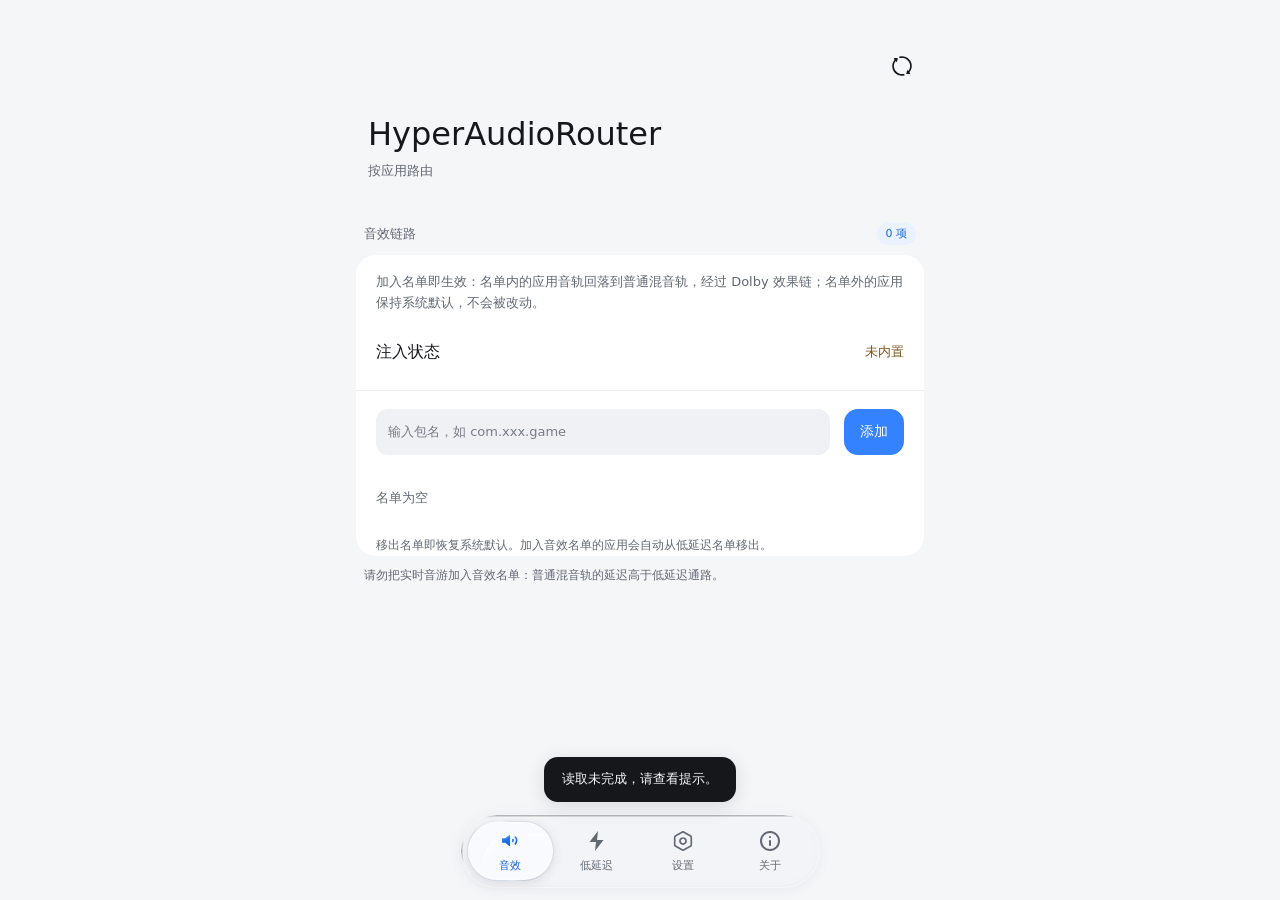
==== webui/webroot/index.html @ bfa15fb3 "feat!: 去掉两个总开关，加入名单即生效 - UI：删除音效链路/低延迟调度开关；优先级面板常显；文案改为“加入名单即生效” - router.sh：删除 perapp-enable；perapp" ====
<!DOCTYPE html>
<html lang="zh-CN">
<head>
<meta charset="UTF-8"/>
<meta name="viewport" content="width=device-width, initial-scale=1.0, viewport-fit=cover"/>
<meta name="theme-color" id="page-theme-color" content="#f5f6f8"/>
<meta name="color-scheme" content="light dark"/>
<meta name="ha-webui-build" content="26101606"/>
<script src="./assets/26101606/appearance-init.js"></script>
<link rel="stylesheet" href="./assets/26101606/style.css"/>
<link rel="stylesheet" href="./assets/26101606/host-ui.css"/>
<link rel="stylesheet" href="./assets/26101606/liquid.css"/>
<link rel="stylesheet" href="./assets/26101606/material3.css"/>
<link rel="stylesheet" href="./assets/26101606/navigation-layout.css"/>
<link rel="stylesheet" href="./assets/26101606/about.css"/>
<script src="./assets/26101606/theme-init.js"></script>
<title>HyperAudioRouter</title>

<!--
Third-party icon notice:
Material Symbols Rounded / Copyright Google LLC / Apache-2.0.
SVG adaptations by HyperAudio Switch: converted Miuix vectors and adjusted icon sizing/color; original paths and notices retained.
Miuix Regular / Copyright 2025 compose-miuix-ui contributors / Apache-2.0.
Miuix PathNode geometry converted to inline SVG; original viewport preserved.

Complete Apache License 2.0 texts are provided in:
vendor/miuix-icons-LICENSE.txt and vendor/material-symbols-LICENSE.txt.
The About page retains copyright notices and all three complete licenses.
-->
</head>
<body>
<div class="app">
<header class="hd">
  <div class="app-toolbar" id="titleBar">
    <div class="toolbar-inner">
      <button class="icon-button back-button" id="btn-about-back" aria-label="返回设置" hidden><svg class="icon" viewBox="0 0 24 24" aria-hidden="true"><path d="m14.5 5-7 7 7 7"/></svg></button>
      <div class="compact-title" id="compactTitle" aria-hidden="true">HyperAudioRouter</div>
      <button class="icon-button" id="btn-reload" aria-label="重新读取当前状态" title="重新读取">
        <span class="paired-icon icon" aria-hidden="true"><svg class="design-icon" data-icon-style="miuix" viewBox="0 0 1225.2 1225.2" aria-hidden="true"><g transform="translate(0 1225.2) scale(1 -1)"><path d="M1025.1 245.1 L1004.1 272.1 Q998.1 280.1 998.1 287.6 Q998.1 295.1 1005.1 304.1 Q1066.1 385.1 1092.6 481.1 Q1119.1 577.1 1107.6 675.6 Q1096.1 774.1 1044.1 862.1 Q988.1 958.1 899.1 1020.6 Q810.1 1083.1 702.6 1103.1 Q595.1 1123.1 485.1 1095.1 Q471.1 1091.1 466.1 1079.6 Q461.1 1068.1 467.1 1057.1 L483.1 1030.1 Q489.1 1018.1 496.1 1015.6 Q503.1 1013.1 515.1 1015.1 Q605.1 1035.1 692.6 1017.6 Q780.1 1000.1 852.6 949.1 Q925.1 898.1 970.1 819.1 Q1012.1 747.1 1022.6 666.6 Q1033.1 586.1 1012.6 508.6 Q992.1 431.1 945.1 367.1 Q942.1 363.1 937.6 363.1 Q933.1 363.1 929.1 368.1 L913.1 388.1 Q907.1 395.1 898.1 397.1 Q889.1 399.1 881.1 394.1 Q873.1 389.1 869.1 375.1 L831.1 232.1 Q828.1 220.1 834.6 211.1 Q841.1 202.1 854.1 202.1 L1008.1 206.1 Q1019.1 206.1 1025.1 212.6 Q1031.1 219.1 1031.1 228.6 Q1031.1 238.1 1025.1 245.1 Z M744.1 166.1 L728.1 194.1 Q720.1 212.1 693.1 207.1 Q606.1 191.1 522.1 210.1 Q438.1 229.1 368.6 279.6 Q299.1 330.1 255.1 406.1 Q214.1 477.1 203.1 556.6 Q192.1 636.1 211.6 713.1 Q231.1 790.1 277.1 854.1 Q281.1 859.1 287.6 859.1 Q294.1 859.1 298.1 854.1 L317.1 831.1 Q327.1 820.1 340.1 823.1 Q353.1 826.1 357.1 840.1 L396.1 982.1 Q401.1 999.1 395.1 1009.6 Q389.1 1020.1 374.1 1019.1 L219.1 1015.1 Q209.1 1015.1 203.6 1008.6 Q198.1 1002.1 197.6 993.6 Q197.1 985.1 201.1 979.1 L219.1 954.1 Q226.1 945.1 226.6 937.6 Q227.1 930.1 222.1 923.1 Q160.1 843.1 133.1 747.1 Q106.1 651.1 117.6 551.6 Q129.1 452.1 181.1 363.1 Q235.1 269.1 322.1 207.6 Q409.1 146.1 513.6 124.1 Q618.1 102.1 724.1 126.1 Q740.1 130.1 745.6 142.6 Q751.1 155.1 744.1 166.1 Z"/></g></svg><svg class="design-icon" data-icon-style="md3" viewBox="0 -960 960 960" aria-hidden="true"><path d="M480-160q-134 0-227-93t-93-227q0-134 93-227t227-93q69 0 132 28.5T720-690v-70q0-17 11.5-28.5T760-800q17 0 28.5 11.5T800-760v200q0 17-11.5 28.5T760-520H560q-17 0-28.5-11.5T520-560q0-17 11.5-28.5T560-600h128q-32-56-87.5-88T480-720q-100 0-170 70t-70 170q0 100 70 170t170 70q68 0 124.5-34.5T692-367q8-14 22.5-19.5t29.5-.5q16 5 23 21t-1 30q-41 80-117 128t-169 48Z"/></svg></span>
        <span class="spin-xs" id="toggleSpin" hidden></span>
      </button>
    </div>
  </div>
<div class="hd-title"><h1 id="pageTitle">HyperAudioRouter</h1><p class="hd-sub" id="sub">按应用路由</p></div>
</header>
<main class="main">
<div class="page" id="page-sound" role="tabpanel" aria-labelledby="nav-sound">
  <div class="section-title"><h2>音效链路</h2><span class="pill" id="soundCount">0 项</span></div>
  <section class="card preference-card">
    <p class="hint">加入名单即生效：名单内的应用音轨回落到普通混音轨，经过 Dolby 效果链；名单外的应用保持系统默认，不会被改动。</p>
    <div class="row"><span class="copy"><b>注入状态</b></span><span class="value" id="perapp-state">—</span></div>
    <div class="row">
      <input class="field" id="perapp-input" type="text" placeholder="输入包名，如 com.xxx.game" />
      <button class="btn primary" id="perapp-add" type="button">添加</button>
    </div>
    <div id="perapp-list"></div>
    <p class="section-note">移出名单即恢复系统默认。加入音效名单的应用会自动从低延迟名单移出。</p>
  </section>
  <p class="section-note">请勿把实时音游加入音效名单：普通混音轨的延迟高于低延迟通路。</p>
</div>

<div class="page" id="page-lowlat" role="tabpanel" aria-labelledby="nav-lowlat" hidden>
  <div class="section-title"><h2>低延迟链路</h2><span class="section-value" id="llBadge">正在读取</span></div>
  <section class="card preference-card">
    <p class="hint">加入名单即生效：名单内的应用在放音时，其音频线程会被提升到实时优先级；名单为空时不会改动任何系统线程。</p>
    <div class="options" id="llControls">
      <label class="row" for="f-hal"><span class="copy"><b>底层音频优先级</b><small>底层声音输出（HAL），仅在名单内应用放音时提升</small></span><input type="number" class="number-input" id="f-hal" min="1" max="99" value="20" inputmode="numeric"/></label>
      <label class="row" for="f-audio"><span class="copy"><b>系统音频优先级</b><small>系统混音和声音输出</small></span><input type="number" class="number-input" id="f-audio" min="1" max="99" value="16" inputmode="numeric"/></label>
      <label class="row" for="f-app"><span class="copy"><b>应用音频优先级</b><small>应用内的声音处理线程</small></span><input type="number" class="number-input" id="f-app" min="1" max="99" value="15" inputmode="numeric"/></label>
      <p class="parameter-note">优先级可设为 1–99，数值越大不一定越好。修改后请点“保存并应用”。</p>
      <p class="draft-note" id="dirtyNote" role="status" hidden>有未保存的修改</p>
      <div class="panel-actions"><button class="btn secondary" id="btn-ll-reset">恢复默认</button><button class="btn primary" id="btn-save">保存并应用</button></div>
    </div>
  </section>
  <p class="hint" id="llStateText">正在读取调度状态…</p>
  <section class="card preference-card">
    <div class="section-title"><h2>名单</h2><span class="pill" id="wl-count">0 项</span></div>
    <p class="hint">名单内的应用在前台放音时，其音频线程会被提升到实时优先级；名单外的应用不参与调度。</p>
    <div class="row">
      <input class="field" id="wl-input" type="text" placeholder="输入包名，如 com.xxx.game" />
      <button class="btn primary" id="wl-add" type="button">添加</button>
    </div>
    <div id="wl-list"></div>
    <p class="section-note">加入低延迟名单的应用会自动从音效名单移出。名单为空时不会改动任何系统线程。</p>
  </section>
</div>

<div class="page" id="page-settings" role="tabpanel" aria-labelledby="nav-settings" hidden>
  <div class="section-title"><h2>音效信息</h2></div>
  <section class="card preference-card" id="tuning-card">

    <div class="card-content sources-content"><h3>已启用的调音模块</h3><div id="tuning-src" class="source-list">正在检测…</div><p class="hint">这里只显示检测到的调音模块，实际音效请以播放效果为准。</p></div>
  </section>

    <div class="section-title"><h2>诊断</h2></div>
  <section class="card preference-card">
    <button class="row link-row" id="btn-debug" type="button"><span class="copy"><b>日志诊断</b><small>采集现场并导出诊断包，排查音效与调度问题</small></span><span class="chevron" aria-hidden="true"></span></button>
  </section>

<div class="section-title"><h2>界面与底栏</h2></div>
  <section class="card preference-card appearance-card" id="appearance-card">
    <div class="row select-row">
      <span class="appearance-icon" data-setting-icon="style"><svg class="design-icon" data-icon-style="miuix" viewBox="0 0 1120.8 1120.8" aria-hidden="true"><g transform="translate(0 1120.8) scale(1 -1)"><path d="M416.8 890.1 Q425.3 886.9 431.5 881.0 Q437.6 875.2 439.8 867.5 Q443.3 856.5 443.3 819.8 V751.2 Q443.3 714.2 439.8 703.1 Q437.6 695.4 431.3 689.6 Q424.9 683.7 416.8 681.0 Q404.5 677.0 370.5 677.0 H359.4 H311.9 H300.9 Q266.8 677.0 254.5 681.0 Q246.0 683.7 239.7 689.6 Q233.4 695.4 231.1 703.1 Q228.0 714.9 228.0 751.2 V819.8 Q228.0 838.7 228.7 849.9 Q229.4 861.2 231.1 867.5 Q233.4 875.2 239.7 881.0 Q246.0 886.9 254.5 890.1 Q262.9 892.7 278.4 893.4 Q293.8 894.1 311.9 894.1 H359.4 Q377.5 894.1 392.9 893.4 Q408.4 892.7 416.8 890.1 Z M447.8 601.9 Q471.8 610.1 489.4 628.7 Q507.1 647.2 517.6 672.1 Q524.6 689.1 526.5 710.7 Q528.5 732.4 528.5 767.9 V803.1 Q528.5 838.6 526.5 860.0 Q524.6 881.5 517.6 898.6 Q507.1 923.4 489.4 941.9 Q471.8 960.5 447.8 969.2 Q418.8 979.2 373.4 979.2 H297.8 Q252.5 979.2 223.5 969.2 Q199.5 960.5 181.6 941.8 Q163.8 923.0 153.8 898.6 Q146.7 881.5 144.8 860.0 Q142.8 838.6 142.8 803.1 V767.9 Q142.8 732.4 144.8 710.7 Q146.7 689.1 153.8 672.1 Q163.8 647.6 181.6 628.8 Q199.5 610.1 223.5 601.9 Q251.1 591.8 297.8 591.8 H373.4 Q420.6 591.8 447.8 601.9 Z M866.3 890.1 Q874.8 886.9 881.1 881.0 Q887.4 875.2 889.7 867.5 Q891.4 861.2 892.1 849.9 Q892.8 838.7 892.8 819.8 V751.2 Q892.8 732.3 892.1 720.8 Q891.4 709.4 889.7 703.1 Q887.4 695.4 881.1 689.6 Q874.8 683.7 866.3 681.0 Q854.0 677.0 819.9 677.0 H808.8 H761.4 H750.3 Q716.2 677.0 704.0 681.0 Q695.4 683.7 689.1 689.6 Q682.9 695.4 681.0 703.1 Q677.5 714.2 677.5 751.2 V819.8 Q677.5 856.5 681.0 867.5 Q683.2 875.2 689.5 881.0 Q695.8 886.9 704.0 890.1 Q712.4 892.7 727.9 893.4 Q743.3 894.1 761.4 894.1 H808.8 Q826.9 894.1 842.4 893.4 Q857.9 892.7 866.3 890.1 Z M897.3 601.9 Q921.2 610.1 939.1 628.8 Q957.0 647.6 967.0 672.1 Q974.1 689.1 976.0 710.7 Q978.0 732.4 978.0 767.9 V803.1 Q978.0 838.6 976.0 860.0 Q974.1 881.5 967.0 898.6 Q957.0 923.0 939.1 941.8 Q921.2 960.5 897.3 969.2 Q868.2 979.2 822.9 979.2 H747.3 Q702.0 979.2 673.0 969.2 Q649.0 960.5 631.3 941.9 Q613.6 923.4 603.2 898.6 Q596.2 881.5 594.3 860.0 Q592.3 838.6 592.3 803.1 V767.9 Q592.3 732.4 594.3 710.7 Q596.2 689.1 603.2 672.1 Q613.6 647.2 631.3 628.7 Q649.0 610.1 673.0 601.9 Q700.6 591.8 747.3 591.8 H822.9 Q870.1 591.8 897.3 601.9 Z M370.5 443.8 Q404.5 443.8 416.8 439.8 Q424.9 437.1 431.3 431.2 Q437.6 425.3 439.8 417.7 Q443.3 406.6 443.3 369.6 V301.0 Q443.3 264.3 439.8 253.3 Q437.6 245.6 431.5 239.7 Q425.3 233.9 416.8 230.7 Q408.4 228.1 392.9 227.4 Q377.5 226.7 359.4 226.7 H311.9 Q293.8 226.7 278.4 227.4 Q262.9 228.1 254.5 230.7 Q246.0 233.9 239.7 239.7 Q233.4 245.6 231.1 253.3 Q228.0 265.1 228.0 301.0 V369.6 Q228.0 388.5 228.7 400.0 Q229.4 411.4 231.1 417.7 Q233.4 425.3 239.7 431.2 Q246.0 437.1 254.5 439.8 Q266.8 443.8 300.9 443.8 H311.9 H359.4 Z M447.8 151.6 Q471.8 160.3 489.4 178.9 Q507.1 197.4 517.6 222.2 Q524.6 239.3 526.5 260.8 Q528.5 282.2 528.5 317.7 V352.9 Q528.5 388.3 526.5 410.0 Q524.6 431.7 517.6 448.7 Q507.1 473.6 489.4 492.1 Q471.8 510.7 447.8 518.9 Q420.6 529.0 373.4 529.0 H297.8 Q251.1 529.0 223.5 518.9 Q199.5 510.7 181.6 491.9 Q163.8 473.2 153.8 448.7 Q146.7 431.7 144.8 410.0 Q142.8 388.3 142.8 352.9 V317.7 Q142.8 282.2 144.8 260.8 Q146.7 239.3 153.8 222.2 Q163.8 197.7 181.6 179.0 Q199.5 160.3 223.5 151.6 Q252.5 141.6 297.8 141.6 H373.4 Q418.8 141.6 447.8 151.6 Z M819.9 443.8 Q854.0 443.8 866.3 439.8 Q874.8 437.1 881.1 431.2 Q887.4 425.3 889.7 417.7 Q891.4 411.4 892.1 400.0 Q892.8 388.5 892.8 369.6 V301.0 Q892.8 282.0 892.1 270.8 Q891.4 259.6 889.7 253.3 Q887.4 245.6 881.1 239.7 Q874.8 233.9 866.3 230.7 Q857.9 228.1 842.4 227.4 Q826.9 226.7 808.8 226.7 H761.4 Q743.3 226.7 727.9 227.4 Q712.4 228.1 704.0 230.7 Q695.4 233.9 689.1 239.7 Q682.9 245.6 681.0 253.3 Q677.5 264.3 677.5 301.0 V369.6 Q677.5 406.6 681.0 417.7 Q683.2 425.3 689.5 431.2 Q695.8 437.1 704.0 439.8 Q716.2 443.8 750.3 443.8 H761.4 H808.8 Z M897.3 151.6 Q921.2 160.3 939.1 179.0 Q957.0 197.7 967.0 222.2 Q974.1 239.3 976.0 260.8 Q978.0 282.2 978.0 317.7 V352.9 Q978.0 388.3 976.0 410.0 Q974.1 431.7 967.0 448.7 Q957.0 473.2 939.1 491.9 Q921.2 510.7 897.3 518.9 Q870.1 529.0 822.9 529.0 H747.3 Q700.6 529.0 673.0 518.9 Q649.0 510.7 631.3 492.1 Q613.6 473.6 603.2 448.7 Q596.2 431.7 594.3 410.0 Q592.3 388.3 592.3 352.9 V317.7 Q592.3 282.2 594.3 260.8 Q596.2 239.3 603.2 222.2 Q613.6 197.4 631.3 178.9 Q649.0 160.3 673.0 151.6 Q702.0 141.6 747.3 141.6 H822.9 Q868.2 141.6 897.3 151.6 Z"/></g></svg><svg class="design-icon" data-icon-style="md3" viewBox="0 -960 960 960" aria-hidden="true"><path d="M638-468 468-638q-6-6-8.5-13t-2.5-15q0-8 2.5-15t8.5-13l170-170q6-6 13-8.5t15-2.5q8 0 15 2.5t13 8.5l170 170q6 6 8.5 13t2.5 15q0 8-2.5 15t-8.5 13L694-468q-6 6-13 8.5t-15 2.5q-8 0-15-2.5t-13-8.5Zm-518-92v-240q0-17 11.5-28.5T160-840h240q17 0 28.5 11.5T440-800v240q0 17-11.5 28.5T400-520H160q-17 0-28.5-11.5T120-560Zm400 400v-240q0-17 11.5-28.5T560-440h240q17 0 28.5 11.5T840-400v240q0 17-11.5 28.5T800-120H560q-17 0-28.5-11.5T520-160Zm-400 0v-240q0-17 11.5-28.5T160-440h240q17 0 28.5 11.5T440-400v240q0 17-11.5 28.5T400-120H160q-17 0-28.5-11.5T120-160Zm80-440h160v-160H200v160Zm467 48 113-113-113-113-113 113 113 113Zm-67 352h160v-160H600v160Zm-400 0h160v-160H200v160Zm160-400Zm194-65ZM360-360Zm240 0Z"/></svg></span><span class="copy"><b>界面风格</b><small>更改界面与控件样式</small></span>
      <select id="ui-style" data-select-label="界面风格" data-select-style="compact" hidden aria-hidden="true" tabindex="-1"><option value="miuix">Miuix</option><option value="md3">Material 3</option></select>
    </div>
    <label class="row switch-row" id="floating-row">
      <span class="appearance-icon" data-setting-icon="floating"><svg class="design-icon" data-icon-style="miuix" viewBox="0 0 1164.0 1164.0" aria-hidden="true"><g transform="translate(0 1164.0) scale(1 -1)"><path d="M941.7 182.3 Q993.0 208.8 1016.7 257.3 Q1031.0 284.8 1034.3 323.4 Q1037.7 362.0 1037.7 451.8 V713.1 Q1037.7 803.0 1034.3 841.6 Q1031.0 880.1 1016.7 907.6 Q992.1 958.0 941.7 982.7 Q914.2 996.9 875.6 1000.3 Q837.0 1003.6 747.2 1003.6 H415.9 Q327.0 1003.6 288.4 1000.3 Q249.8 996.9 221.4 982.7 Q172.0 957.3 147.3 907.6 Q133.0 880.1 129.7 841.6 Q126.3 803.0 126.3 713.1 V451.8 Q126.3 362.0 129.7 323.4 Q133.0 284.8 147.3 257.3 Q171.0 209.6 221.4 182.3 Q249.8 167.1 288.4 163.7 Q327.0 160.4 415.9 160.4 H747.2 Q837.0 160.4 875.6 163.7 Q914.2 167.1 941.7 182.3 Z M265.1 258.4 Q238.2 272.9 222.5 299.1 Q215.2 314.5 213.5 336.6 Q211.7 358.7 211.7 408.9 V705.1 H951.3 V408.9 Q951.3 358.5 949.6 336.5 Q947.8 314.5 940.6 299.1 Q927.7 275.5 899.0 258.4 Q883.5 251.2 862.4 249.4 Q841.3 247.7 789.2 247.7 H374.8 Q322.8 247.7 301.2 249.4 Q279.5 251.2 265.1 258.4 Z M433.3 389.6 V405.6 Q433.3 423.7 426.5 431.5 Q419.6 439.3 403.5 439.3 H327.4 Q311.4 439.3 304.5 431.5 Q297.6 423.7 297.6 405.6 V389.6 Q297.6 371.4 304.5 364.2 Q311.4 357.0 327.4 357.0 H403.5 Q419.6 357.0 426.5 364.2 Q433.3 371.4 433.3 389.6 Z M433.3 565.2 V581.2 Q433.3 599.2 426.5 607.0 Q419.6 614.8 403.5 614.8 H327.4 Q311.4 614.8 304.5 607.0 Q297.6 599.2 297.6 581.2 V565.2 Q297.6 547.1 304.5 539.7 Q311.4 532.4 327.4 532.4 H403.5 Q419.6 532.4 426.5 539.7 Q433.3 547.1 433.3 565.2 Z M649.8 389.6 V405.6 Q649.8 423.7 643.0 431.5 Q636.2 439.3 620.1 439.3 H544.0 Q527.9 439.3 521.0 431.5 Q514.2 423.7 514.2 405.6 V389.6 Q514.2 371.4 521.0 364.2 Q527.9 357.0 544.0 357.0 H620.1 Q636.2 357.0 643.0 364.2 Q649.8 371.4 649.8 389.6 Z M649.8 565.2 V581.2 Q649.8 599.2 643.0 607.0 Q636.2 614.8 620.1 614.8 H544.0 Q527.9 614.8 521.0 607.0 Q514.2 599.2 514.2 581.2 V565.2 Q514.2 547.1 521.0 539.7 Q527.9 532.4 544.0 532.4 H620.1 Q636.2 532.4 643.0 539.7 Q649.8 547.1 649.8 565.2 Z M866.4 565.2 V581.2 Q866.4 599.2 859.5 607.0 Q852.7 614.8 836.6 614.8 H760.5 Q744.4 614.8 737.5 607.0 Q730.7 599.2 730.7 581.2 V565.2 Q730.7 547.1 737.5 539.7 Q744.4 532.4 760.5 532.4 H836.6 Q852.7 532.4 859.5 539.7 Q866.4 547.1 866.4 565.2 Z M222.5 864.9 Q238.7 893.7 265.1 906.5 Q279.5 913.8 301.2 915.5 Q322.8 917.3 374.8 917.3 H789.2 Q841.3 917.3 862.4 915.5 Q883.5 913.8 899.0 906.5 Q927.0 891.8 940.6 864.9 Q946.7 852.5 949.0 835.9 Q951.3 819.2 951.3 789.5 H211.7 Q212.7 819.7 214.9 836.5 Q217.1 853.2 222.5 864.9 Z"/></g></svg><svg class="design-icon" data-icon-style="md3" viewBox="0 -960 960 960" aria-hidden="true"><path d="M200-120q-33 0-56.5-23.5T120-200v-560q0-33 23.5-56.5T200-840h560q33 0 56.5 23.5T840-760v560q0 33-23.5 56.5T760-120H200Zm0-240h560v-400H200v400Zm0 80v80h560v-80H200Zm0 0v80-80Z"/></svg></span><span class="copy floating-copy"><b>悬浮底栏</b><small>让底栏以圆角形式悬浮显示</small></span>
      <span class="switch"><input type="checkbox" id="floating-nav" class="sw"/><span class="switch-track" aria-hidden="true"></span></span>
    </label>
    <div id="miuix-bottom-settings" class="glass-options">
      <div class="row select-row">
        <span class="appearance-icon" data-setting-icon="effect"><svg class="design-icon" data-icon-style="miuix" viewBox="0 0 1306.8 1306.8" aria-hidden="true"><g transform="translate(0 1306.8) scale(1 -1)"><path d="M774.9 189.9 Q809.9 194.9 838.9 204.9 Q867.9 214.9 887.9 234.9 Q912.9 259.9 912.9 310.9 L910.9 361.9 Q910.9 367.9 909.9 373.9 Q908.9 407.9 909.4 431.9 Q909.9 455.9 914.9 473.9 Q919.9 493.9 943.4 501.4 Q966.9 508.9 1019.9 514.9 Q1073.9 520.9 1099.9 527.4 Q1125.9 533.9 1148.9 549.9 Q1172.9 566.9 1185.4 593.4 Q1197.9 619.9 1197.9 653.9 Q1197.9 783.9 1123.4 890.9 Q1048.9 997.9 923.9 1059.9 Q798.9 1121.9 652.9 1121.9 Q506.9 1121.9 381.9 1059.9 Q256.9 997.9 182.9 890.9 Q108.9 783.9 108.9 653.9 Q108.9 523.9 182.9 416.4 Q256.9 308.9 382.4 246.9 Q507.9 184.9 652.9 184.9 Q687.9 184.9 717.9 185.9 Q747.9 186.9 774.9 189.9 Z M442.9 645.9 Q442.9 672.9 423.4 692.4 Q403.9 711.9 375.9 711.9 Q347.9 711.9 328.9 692.4 Q309.9 672.9 309.9 645.9 Q309.9 617.9 328.9 598.4 Q347.9 578.9 375.9 578.9 Q403.9 578.9 423.4 598.4 Q442.9 617.9 442.9 645.9 Z M193.9 653.9 Q193.9 755.9 254.4 843.9 Q314.9 931.9 420.4 984.4 Q525.9 1036.9 652.9 1036.9 Q779.9 1036.9 885.4 984.4 Q990.9 931.9 1051.9 843.9 Q1112.9 755.9 1112.9 653.9 Q1112.9 638.9 1109.4 631.9 Q1105.9 624.9 1099.9 619.9 Q1082.9 607.9 1043.9 603.9 L1027.9 601.9 Q991.9 598.9 953.9 591.9 Q892.9 579.9 860.9 546.9 Q831.9 517.9 825.9 464.9 Q822.9 448.9 823.4 428.9 Q823.9 408.9 824.9 390.9 V381.9 L827.9 312.9 Q828.9 300.9 827.4 296.4 Q825.9 291.9 820.9 289.9 Q805.9 279.9 763.9 274.9 Q729.9 270.9 652.9 270.9 Q525.9 270.9 420.4 323.4 Q314.9 375.9 254.4 463.9 Q193.9 551.9 193.9 653.9 Z M575.9 833.9 Q575.9 860.9 556.4 880.4 Q536.9 899.9 508.9 899.9 Q480.9 899.9 461.9 880.4 Q442.9 860.9 442.9 833.9 Q442.9 805.9 461.9 786.4 Q480.9 766.9 508.9 766.9 Q536.9 766.9 556.4 786.4 Q575.9 805.9 575.9 833.9 Z M821.9 856.9 Q821.9 883.9 802.9 903.4 Q783.9 922.9 755.9 922.9 Q727.9 922.9 708.4 903.4 Q688.9 883.9 688.9 856.9 Q688.9 828.9 708.4 809.4 Q727.9 789.9 755.9 789.9 Q783.9 789.9 802.9 809.4 Q821.9 828.9 821.9 856.9 Z"/></g></svg><svg class="design-icon" data-icon-style="md3" viewBox="0 -960 960 960" aria-hidden="true"><path d="M120-380q-8 0-14-6t-6-14q0-8 6-14t14-6q8 0 14 6t6 14q0 8-6 14t-14 6Zm0-160q-8 0-14-6t-6-14q0-8 6-14t14-6q8 0 14 6t6 14q0 8-6 14t-14 6Zm120 340q-17 0-28.5-11.5T200-240q0-17 11.5-28.5T240-280q17 0 28.5 11.5T280-240q0 17-11.5 28.5T240-200Zm0-160q-17 0-28.5-11.5T200-400q0-17 11.5-28.5T240-440q17 0 28.5 11.5T280-400q0 17-11.5 28.5T240-360Zm0-160q-17 0-28.5-11.5T200-560q0-17 11.5-28.5T240-600q17 0 28.5 11.5T280-560q0 17-11.5 28.5T240-520Zm0-160q-17 0-28.5-11.5T200-720q0-17 11.5-28.5T240-760q17 0 28.5 11.5T280-720q0 17-11.5 28.5T240-680Zm160 340q-25 0-42.5-17.5T340-400q0-25 17.5-42.5T400-460q25 0 42.5 17.5T460-400q0 25-17.5 42.5T400-340Zm0-160q-25 0-42.5-17.5T340-560q0-25 17.5-42.5T400-620q25 0 42.5 17.5T460-560q0 25-17.5 42.5T400-500Zm0 300q-17 0-28.5-11.5T360-240q0-17 11.5-28.5T400-280q17 0 28.5 11.5T440-240q0 17-11.5 28.5T400-200Zm0-480q-17 0-28.5-11.5T360-720q0-17 11.5-28.5T400-760q17 0 28.5 11.5T440-720q0 17-11.5 28.5T400-680Zm0 580q-8 0-14-6t-6-14q0-8 6-14t14-6q8 0 14 6t6 14q0 8-6 14t-14 6Zm0-720q-8 0-14-6t-6-14q0-8 6-14t14-6q8 0 14 6t6 14q0 8-6 14t-14 6Zm160 480q-25 0-42.5-17.5T500-400q0-25 17.5-42.5T560-460q25 0 42.5 17.5T620-400q0 25-17.5 42.5T560-340Zm0-160q-25 0-42.5-17.5T500-560q0-25 17.5-42.5T560-620q25 0 42.5 17.5T620-560q0 25-17.5 42.5T560-500Zm0 300q-17 0-28.5-11.5T520-240q0-17 11.5-28.5T560-280q17 0 28.5 11.5T600-240q0 17-11.5 28.5T560-200Zm0-480q-17 0-28.5-11.5T520-720q0-17 11.5-28.5T560-760q17 0 28.5 11.5T600-720q0 17-11.5 28.5T560-680Zm0 580q-8 0-14-6t-6-14q0-8 6-14t14-6q8 0 14 6t6 14q0 8-6 14t-14 6Zm0-720q-8 0-14-6t-6-14q0-8 6-14t14-6q8 0 14 6t6 14q0 8-6 14t-14 6Zm160 620q-17 0-28.5-11.5T680-240q0-17 11.5-28.5T720-280q17 0 28.5 11.5T760-240q0 17-11.5 28.5T720-200Zm0-160q-17 0-28.5-11.5T680-400q0-17 11.5-28.5T720-440q17 0 28.5 11.5T760-400q0 17-11.5 28.5T720-360Zm0-160q-17 0-28.5-11.5T680-560q0-17 11.5-28.5T720-600q17 0 28.5 11.5T760-560q0 17-11.5 28.5T720-520Zm0-160q-17 0-28.5-11.5T680-720q0-17 11.5-28.5T720-760q17 0 28.5 11.5T760-720q0 17-11.5 28.5T720-680Zm120 300q-8 0-14-6t-6-14q0-8 6-14t14-6q8 0 14 6t6 14q0 8-6 14t-14 6Zm0-160q-8 0-14-6t-6-14q0-8 6-14t14-6q8 0 14 6t6 14q0 8-6 14t-14 6Z"/></svg></span><span class="copy"><b>底栏效果</b><small>选择悬浮底栏的外观</small></span>
        <select id="glass-material" data-select-label="底栏效果" data-select-style="compact" hidden aria-hidden="true" tabindex="-1"><option value="solid">实色</option><option value="blur">背景模糊</option><option value="liquid" selected>液态玻璃</option></select>
      </div>
      <div class="row select-row" id="glass-strength-row">
        <span class="appearance-icon" data-setting-icon="strength"><svg class="design-icon" data-icon-style="miuix" data-custom-icon="glass-quality" viewBox="0 0 24 24" aria-hidden="true"><g fill="none" stroke="currentColor" stroke-width="1.65" stroke-linecap="round" stroke-linejoin="round"><path d="M13.1 3.2 5.4 4.6a3 3 0 0 0-2.4 3.5l1.1 6a3 3 0 0 0 3.5 2.4l6-1.1a3 3 0 0 0 2.4-3.5l-.2-1.2"/><path d="m6.6 9.5 2.3-3M17.9 2.5c.4 2.3 1.1 3 3.4 3.4-2.3.4-3 1.1-3.4 3.4-.4-2.3-1.1-3-3.4-3.4 2.3-.4 3-1.1 3.4-3.4Z"/><path d="M4 20.5h7.5m4 0H21"/><circle cx="13.5" cy="20.5" r="2"/></g></svg><svg class="design-icon" data-icon-style="md3" viewBox="0 -960 960 960" aria-hidden="true"><path d="M480-120q-17 0-28.5-11.5T440-160v-160q0-17 11.5-28.5T480-360q17 0 28.5 11.5T520-320v40h280q17 0 28.5 11.5T840-240q0 17-11.5 28.5T800-200H520v40q0 17-11.5 28.5T480-120Zm-320-80q-17 0-28.5-11.5T120-240q0-17 11.5-28.5T160-280h160q17 0 28.5 11.5T360-240q0 17-11.5 28.5T320-200H160Zm160-160q-17 0-28.5-11.5T280-400v-40H160q-17 0-28.5-11.5T120-480q0-17 11.5-28.5T160-520h120v-40q0-17 11.5-28.5T320-600q17 0 28.5 11.5T360-560v160q0 17-11.5 28.5T320-360Zm160-80q-17 0-28.5-11.5T440-480q0-17 11.5-28.5T480-520h320q17 0 28.5 11.5T840-480q0 17-11.5 28.5T800-440H480Zm160-160q-17 0-28.5-11.5T600-640v-160q0-17 11.5-28.5T640-840q17 0 28.5 11.5T680-800v40h120q17 0 28.5 11.5T840-720q0 17-11.5 28.5T800-680H680v40q0 17-11.5 28.5T640-600Zm-480-80q-17 0-28.5-11.5T120-720q0-17 11.5-28.5T160-760h320q17 0 28.5 11.5T520-720q0 17-11.5 28.5T480-680H160Z"/></svg></span><span class="copy"><b>玻璃质感</b><small>滑块保持清透，调整边缘高光与折射</small></span>
        <select id="glass-strength" data-select-label="玻璃质感" data-select-style="compact" hidden aria-hidden="true" tabindex="-1"><option value="soft">柔和</option><option value="normal" selected>标准</option><option value="strong">明亮</option></select>
      </div>
    </div>
    <div id="md3-bottom-settings" class="glass-options" hidden>
      <div class="row readonly-effect">
        <span class="appearance-icon" data-setting-icon="effect"><svg class="design-icon" data-icon-style="miuix" viewBox="0 0 1306.8 1306.8" aria-hidden="true"><g transform="translate(0 1306.8) scale(1 -1)"><path d="M774.9 189.9 Q809.9 194.9 838.9 204.9 Q867.9 214.9 887.9 234.9 Q912.9 259.9 912.9 310.9 L910.9 361.9 Q910.9 367.9 909.9 373.9 Q908.9 407.9 909.4 431.9 Q909.9 455.9 914.9 473.9 Q919.9 493.9 943.4 501.4 Q966.9 508.9 1019.9 514.9 Q1073.9 520.9 1099.9 527.4 Q1125.9 533.9 1148.9 549.9 Q1172.9 566.9 1185.4 593.4 Q1197.9 619.9 1197.9 653.9 Q1197.9 783.9 1123.4 890.9 Q1048.9 997.9 923.9 1059.9 Q798.9 1121.9 652.9 1121.9 Q506.9 1121.9 381.9 1059.9 Q256.9 997.9 182.9 890.9 Q108.9 783.9 108.9 653.9 Q108.9 523.9 182.9 416.4 Q256.9 308.9 382.4 246.9 Q507.9 184.9 652.9 184.9 Q687.9 184.9 717.9 185.9 Q747.9 186.9 774.9 189.9 Z M442.9 645.9 Q442.9 672.9 423.4 692.4 Q403.9 711.9 375.9 711.9 Q347.9 711.9 328.9 692.4 Q309.9 672.9 309.9 645.9 Q309.9 617.9 328.9 598.4 Q347.9 578.9 375.9 578.9 Q403.9 578.9 423.4 598.4 Q442.9 617.9 442.9 645.9 Z M193.9 653.9 Q193.9 755.9 254.4 843.9 Q314.9 931.9 420.4 984.4 Q525.9 1036.9 652.9 1036.9 Q779.9 1036.9 885.4 984.4 Q990.9 931.9 1051.9 843.9 Q1112.9 755.9 1112.9 653.9 Q1112.9 638.9 1109.4 631.9 Q1105.9 624.9 1099.9 619.9 Q1082.9 607.9 1043.9 603.9 L1027.9 601.9 Q991.9 598.9 953.9 591.9 Q892.9 579.9 860.9 546.9 Q831.9 517.9 825.9 464.9 Q822.9 448.9 823.4 428.9 Q823.9 408.9 824.9 390.9 V381.9 L827.9 312.9 Q828.9 300.9 827.4 296.4 Q825.9 291.9 820.9 289.9 Q805.9 279.9 763.9 274.9 Q729.9 270.9 652.9 270.9 Q525.9 270.9 420.4 323.4 Q314.9 375.9 254.4 463.9 Q193.9 551.9 193.9 653.9 Z M575.9 833.9 Q575.9 860.9 556.4 880.4 Q536.9 899.9 508.9 899.9 Q480.9 899.9 461.9 880.4 Q442.9 860.9 442.9 833.9 Q442.9 805.9 461.9 786.4 Q480.9 766.9 508.9 766.9 Q536.9 766.9 556.4 786.4 Q575.9 805.9 575.9 833.9 Z M821.9 856.9 Q821.9 883.9 802.9 903.4 Q783.9 922.9 755.9 922.9 Q727.9 922.9 708.4 903.4 Q688.9 883.9 688.9 856.9 Q688.9 828.9 708.4 809.4 Q727.9 789.9 755.9 789.9 Q783.9 789.9 802.9 809.4 Q821.9 828.9 821.9 856.9 Z"/></g></svg><svg class="design-icon" data-icon-style="md3" viewBox="0 -960 960 960" aria-hidden="true"><path d="M120-380q-8 0-14-6t-6-14q0-8 6-14t14-6q8 0 14 6t6 14q0 8-6 14t-14 6Zm0-160q-8 0-14-6t-6-14q0-8 6-14t14-6q8 0 14 6t6 14q0 8-6 14t-14 6Zm120 340q-17 0-28.5-11.5T200-240q0-17 11.5-28.5T240-280q17 0 28.5 11.5T280-240q0 17-11.5 28.5T240-200Zm0-160q-17 0-28.5-11.5T200-400q0-17 11.5-28.5T240-440q17 0 28.5 11.5T280-400q0 17-11.5 28.5T240-360Zm0-160q-17 0-28.5-11.5T200-560q0-17 11.5-28.5T240-600q17 0 28.5 11.5T280-560q0 17-11.5 28.5T240-520Zm0-160q-17 0-28.5-11.5T200-720q0-17 11.5-28.5T240-760q17 0 28.5 11.5T280-720q0 17-11.5 28.5T240-680Zm160 340q-25 0-42.5-17.5T340-400q0-25 17.5-42.5T400-460q25 0 42.5 17.5T460-400q0 25-17.5 42.5T400-340Zm0-160q-25 0-42.5-17.5T340-560q0-25 17.5-42.5T400-620q25 0 42.5 17.5T460-560q0 25-17.5 42.5T400-500Zm0 300q-17 0-28.5-11.5T360-240q0-17 11.5-28.5T400-280q17 0 28.5 11.5T440-240q0 17-11.5 28.5T400-200Zm0-480q-17 0-28.5-11.5T360-720q0-17 11.5-28.5T400-760q17 0 28.5 11.5T440-720q0 17-11.5 28.5T400-680Zm0 580q-8 0-14-6t-6-14q0-8 6-14t14-6q8 0 14 6t6 14q0 8-6 14t-14 6Zm0-720q-8 0-14-6t-6-14q0-8 6-14t14-6q8 0 14 6t6 14q0 8-6 14t-14 6Zm160 480q-25 0-42.5-17.5T500-400q0-25 17.5-42.5T560-460q25 0 42.5 17.5T620-400q0 25-17.5 42.5T560-340Zm0-160q-25 0-42.5-17.5T500-560q0-25 17.5-42.5T560-620q25 0 42.5 17.5T620-560q0 25-17.5 42.5T560-500Zm0 300q-17 0-28.5-11.5T520-240q0-17 11.5-28.5T560-280q17 0 28.5 11.5T600-240q0 17-11.5 28.5T560-200Zm0-480q-17 0-28.5-11.5T520-720q0-17 11.5-28.5T560-760q17 0 28.5 11.5T600-720q0 17-11.5 28.5T560-680Zm0 580q-8 0-14-6t-6-14q0-8 6-14t14-6q8 0 14 6t6 14q0 8-6 14t-14 6Zm0-720q-8 0-14-6t-6-14q0-8 6-14t14-6q8 0 14 6t6 14q0 8-6 14t-14 6Zm160 620q-17 0-28.5-11.5T680-240q0-17 11.5-28.5T720-280q17 0 28.5 11.5T760-240q0 17-11.5 28.5T720-200Zm0-160q-17 0-28.5-11.5T680-400q0-17 11.5-28.5T720-440q17 0 28.5 11.5T760-400q0 17-11.5 28.5T720-360Zm0-160q-17 0-28.5-11.5T680-560q0-17 11.5-28.5T720-600q17 0 28.5 11.5T760-560q0 17-11.5 28.5T720-520Zm0-160q-17 0-28.5-11.5T680-720q0-17 11.5-28.5T720-760q17 0 28.5 11.5T760-720q0 17-11.5 28.5T720-680Zm120 300q-8 0-14-6t-6-14q0-8 6-14t14-6q8 0 14 6t6 14q0 8-6 14t-14 6Zm0-160q-8 0-14-6t-6-14q0-8 6-14t14-6q8 0 14 6t6 14q0 8-6 14t-14 6Z"/></svg></span><span class="copy"><b>底栏效果</b><small>Material 3 使用实色底栏</small></span><span class="value">实色</span>
      </div>
    </div>
  </section>
  <p class="section-note appearance-footnote">外观即时切换，声音设置保持不变。</p>
</div>


<div class="page" id="page-about" aria-label="关于 HyperAudioRouter" hidden>
  <section class="card about-app-card" aria-label="应用信息">
    <div class="row about-app-row">
      <span class="about-app-icon" aria-hidden="true"><svg xmlns="http://www.w3.org/2000/svg" viewBox="0 0 256 256" fill="none">
<defs>
 <linearGradient id="ha-app-base" x1="32" y1="12" x2="215" y2="248" gradientUnits="userSpaceOnUse"><stop stop-color="#55ABFF"/><stop offset=".5" stop-color="#3F80F6"/><stop offset="1" stop-color="#4B60DE"/></linearGradient>
 <radialGradient id="ha-app-light" cx="0" cy="0" r="1" gradientTransform="translate(57 24) rotate(57) scale(232 229)" gradientUnits="userSpaceOnUse"><stop stop-color="#B5F2FF" stop-opacity=".42"/><stop offset="1" stop-color="#B5F2FF" stop-opacity="0"/></radialGradient>
 <linearGradient id="ha-app-track" x1="53" y1="94" x2="200" y2="172" gradientUnits="userSpaceOnUse"><stop stop-color="#E7F7FF" stop-opacity=".42"/><stop offset="1" stop-color="#DDEAFF" stop-opacity=".19"/></linearGradient>
 <linearGradient id="ha-app-knob" x1="151" y1="99" x2="183" y2="159" gradientUnits="userSpaceOnUse"><stop stop-color="white"/><stop offset="1" stop-color="#E8F4FF"/></linearGradient>
</defs>
<path d="M128 6C172 6 203 6 225 28C247 50 250 79 250 128C250 177 247 206 225 228C203 250 172 250 128 250C84 250 53 250 31 228C9 206 6 177 6 128C6 79 9 50 31 28C53 6 84 6 128 6Z" fill="url(#ha-app-base)"/>
<path d="M128 6C172 6 203 6 225 28C247 50 250 79 250 128C250 177 247 206 225 228C203 250 172 250 128 250C84 250 53 250 31 228C9 206 6 177 6 128C6 79 9 50 31 28C53 6 84 6 128 6Z" fill="url(#ha-app-light)"/>
<g transform="rotate(-24 128 128)">
 <rect x="42" y="89" width="172" height="86" rx="43" fill="#214AAE" fill-opacity=".12"/>
 <rect x="42" y="85" width="172" height="86" rx="43" fill="url(#ha-app-track)" stroke="white" stroke-opacity=".25" stroke-width="1.5"/>
 <path d="M70 121V135M87 109V147M104 116V140" stroke="white" stroke-width="9" stroke-linecap="round"/>
 <circle cx="169" cy="131" r="32" fill="#2B59BA" fill-opacity=".2"/>
 <circle cx="169" cy="127" r="32" fill="url(#ha-app-knob)"/>
 <path d="M145 110C150 103 158 99 169 99" stroke="white" stroke-width="2.5" stroke-linecap="round" stroke-opacity=".8"/>
</g>
</svg></span>
      <span class="copy"><b class="about-app-name">HyperAudioRouter</b><small>按应用路由</small><span class="about-version">版本 2.2.3</span></span>
    </div>
  </section>
  <div class="section-title"><h2>项目信息</h2></div>
  <section class="card preference-card">
    <button class="row link-row" id="btn-contributors"><span class="copy"><b>维护与制作</b><small>本版维护与 AI 辅助</small></span><span class="trailing"><span class="value" id="maintainer-count">2 位</span><span class="chevron" aria-hidden="true"></span></span></button>
    <button class="row link-row" id="btn-projects"><span class="copy"><b>项目致谢</b><small>界面、交互与图标的参考来源</small></span><span class="trailing"><span class="value">8 项</span><span class="chevron" aria-hidden="true"></span></span></button>
  </section>
  <div class="section-title"><h2>许可与来源</h2></div>
  <section class="card preference-card">
    <button class="row link-row" id="btn-licenses"><span class="copy"><b>开源许可</b><small>随模块提供的代码与图标</small></span><span class="trailing"><span class="value">3 项</span><span class="chevron" aria-hidden="true"></span></span></button>
    <button class="row link-row" id="btn-audio-origin"><span class="copy"><b>音频方案与来源</b><small>原始模块、上游方案及作者致谢</small></span><span class="chevron" aria-hidden="true"></span></button>
    <button class="row link-row" id="btn-third-party"><span class="copy"><b>第三方声明</b><small>维护与版权说明</small></span><span class="chevron" aria-hidden="true"></span></button>
  </section>
  <p class="section-note about-footer">独立维护，与小米、Google 及所列项目无官方关联。</p>
  <p class="section-note about-footer" id="webui-build">WebUI · Glass 26101606</p>
</div>

<div class="page" id="page-debug" role="tabpanel" aria-labelledby="nav-debug" hidden>
  <div class="section-title"><h2>日志诊断</h2><span class="section-value">本地处理</span></div>
  <section class="card preference-card">
    <label class="row switch-row"><span class="copy"><b>启用 Debug</b><small>展开日志采集与解读</small></span><span class="switch"><input type="checkbox" id="debug-enable" class="sw"/><span class="switch-track" aria-hidden="true"></span></span></label>
  </section>
  <p class="section-note" id="debugHint">点击采集后才会运行，不录音、不自动上传。收起 Debug 后仍会完成采集。</p>
  <div id="debugPanel" hidden>
    <div class="section-title"><h2>游戏现场</h2></div>
    <section class="card card-content">
      <label class="field-label" for="diagTarget">游戏包名</label><input class="target-input" id="diagTarget" type="text" value="com.ironoakgames.ftk1.mtap" autocomplete="off" spellcheck="false"/>
      <p class="hint">先选好模式并重开游戏。点击采集后返回游戏，保持出声场景约 45 秒。</p>
      <div class="job-status"><span class="spin-xs" id="jobSpin" hidden></span><span id="jobState">未开始采集</span></div>
      <button class="btn primary full" id="btn-delay">采集游戏日志</button>
      <div class="panel-actions"><button class="btn secondary" id="btn-now">系统快照</button><button class="btn secondary" id="btn-job-refresh">刷新状态</button></div>
      <details class="inline-details capture-details"><summary>采集信息<span class="chevron" aria-hidden="true"></span></summary><div class="detail-content"><div class="kv"><span>采集后台</span><b id="daemonState">正在检查</b></div><div class="kv"><span>采集质量</span><b id="captureQuality">—</b></div><div class="kv"><span>上次样本</span><b id="reportMode">—</b></div><code class="report-path" id="reportPath">报告保存在 Download 文件夹</code></div></details>
    </section>
    <div class="section-title"><h2>日志解读</h2></div>
    <section class="card card-content">
      <label class="field-label" for="debug-report-trigger">选择诊断包</label><select id="debug-report" data-select-label="选择诊断包" data-select-style="full" hidden aria-hidden="true" tabindex="-1"><option value="">暂无诊断包</option></select>
      <div class="panel-actions"><button class="btn secondary" id="btn-reports">刷新列表</button><button class="btn primary" id="btn-analyze">解读日志</button></div>
      <p class="hint">采集结束后可在这里查看结果，并结合实际声音排查问题。</p>
      <div class="summary-box"><pre id="debugSummary" role="status">采集完成后显示诊断结果。</pre></div>
    </section>
    <div class="section-title"><h2>技术信息</h2></div>
    <section class="card preference-card">
      <details class="tech inline-details"><summary>音频技术状态<span class="chevron" aria-hidden="true"></span></summary><div class="card-content"><div class="kv"><span>音效配置覆盖</span><b id="overlayState">正在读取</b></div></div><pre id="statusText">—</pre></details>

      <details class="tech inline-details"><summary>低延迟后台记录<span class="chevron" aria-hidden="true"></span></summary><pre id="llDetails">暂无记录</pre></details>
      <details class="tech inline-details"><summary>界面与状态栏<span class="chevron" aria-hidden="true"></span></summary><div class="detail-content"><p class="hint" id="systemBarHint">正在适配状态栏…</p><pre id="hostDetails">正在检测容器接口…</pre></div></details>
      <details class="tech inline-details"><summary>操作记录<span class="chevron" aria-hidden="true"></span></summary><pre id="operationResult">等待操作</pre></details>
      <div class="card-content"><button class="btn secondary full" id="btn-backends">启动／重连后台</button></div>
    </section>
  </div>
</div>
</main>
<footer class="ft">
<nav class="bottom-nav" role="tablist" aria-label="页面导航">
  <span class="nav-glass-shell" aria-hidden="true"></span>
  <span class="nav-indicator" aria-hidden="true"><span class="nav-lens"></span></span>
<button class="nav-item active" id="nav-sound" data-page="sound" role="tab" aria-selected="true" aria-controls="page-sound"><span class="nav-icon"><span class="paired-icon icon" aria-hidden="true"><svg class="design-icon" viewBox="0 0 24 24" aria-hidden="true"><path d="M4 9.2h3.2L12 5.4v13.2L7.2 14.8H4V9.2Zm11.2.4a4.6 4.6 0 0 1 0 4.8l-1.3-.8a3.1 3.1 0 0 0 0-3.2l1.3-.8Zm2.4-2.5a7.4 7.4 0 0 1 0 9.8l-1.3-.9a5.9 5.9 0 0 0 0-8l1.3-.9Z"/></svg></span></span><span class="nav-label">音效</span></button>
<button class="nav-item" id="nav-lowlat" data-page="lowlat" role="tab" aria-selected="false" aria-controls="page-lowlat"><span class="nav-icon"><span class="paired-icon icon" aria-hidden="true"><svg class="design-icon" viewBox="0 0 24 24" aria-hidden="true"><path d="M13 2 4.5 13H11l-1 9 8.5-11H12l1-9Z"/></svg></span></span><span class="nav-label">低延迟</span></button>
  <button class="nav-item" id="nav-settings" data-page="settings" role="tab" aria-selected="false" aria-controls="page-settings"><span class="nav-icon"><span class="paired-icon icon" aria-hidden="true"><svg class="design-icon" data-icon-style="miuix" viewBox="0 0 1239.6 1239.6" aria-hidden="true"><g transform="translate(0 1239.6) scale(1 -1)"><path d="M643.8 108.3 Q653.8 110.3 666.8 116.3 Q679.8 122.3 694.8 131.3 L712.8 141.3 L993.8 299.3 Q1023.8 316.3 1037.3 324.8 Q1050.8 333.3 1059.8 343.3 Q1077.8 362.3 1084.8 386.3 Q1088.8 398.3 1089.8 418.3 Q1090.8 438.3 1090.8 465.3 V774.3 Q1090.8 801.3 1089.8 820.8 Q1088.8 840.3 1084.8 852.3 Q1077.8 875.3 1059.8 896.3 Q1051.8 905.3 1038.3 913.8 Q1024.8 922.3 1005.8 932.3 L993.8 939.3 L712.8 1098.3 Q690.8 1111.3 673.3 1119.8 Q655.8 1128.3 643.8 1130.3 Q619.8 1136.3 595.8 1130.3 Q583.8 1128.3 566.3 1119.8 Q548.8 1111.3 526.8 1098.3 L245.8 939.3 Q238.8 935.3 230.8 931.3 Q213.8 921.3 200.3 912.8 Q186.8 904.3 179.8 896.3 Q161.8 875.3 154.8 852.3 Q150.8 840.3 149.8 820.8 Q148.8 801.3 148.8 774.3 V465.3 Q148.8 438.3 149.8 418.3 Q150.8 398.3 154.8 386.3 Q161.8 362.3 179.8 343.3 Q187.8 334.3 201.8 325.3 Q215.8 316.3 234.8 305.3 L245.8 299.3 L526.8 141.3 L544.8 131.3 Q559.8 122.3 572.8 116.3 Q585.8 110.3 595.8 108.3 Q619.8 103.3 643.8 108.3 Z M234.8 438.3 V807.3 Q234.8 821.3 241.3 831.8 Q247.8 842.3 262.8 851.3 L587.8 1034.3 Q606.8 1045.3 618.3 1045.8 Q629.8 1046.3 646.8 1037.3 L966.8 857.3 Q991.8 843.3 998.8 831.3 Q1005.8 819.3 1005.8 790.3 V441.3 Q1005.8 422.3 1000.8 410.8 Q995.8 399.3 981.8 391.3 L651.8 204.3 Q632.8 193.3 620.3 193.3 Q607.8 193.3 587.8 204.3 L265.8 386.3 Q247.8 396.3 241.3 406.8 Q234.8 417.3 234.8 438.3 Z M819.8 619.3 Q819.8 674.3 792.8 719.8 Q765.8 765.3 720.3 792.3 Q674.8 819.3 619.8 819.3 Q565.8 819.3 519.8 792.3 Q473.8 765.3 446.8 719.8 Q419.8 674.3 419.8 619.3 Q419.8 565.3 446.8 519.3 Q473.8 473.3 519.8 446.3 Q565.8 419.3 619.8 419.3 Q674.8 419.3 720.3 446.3 Q765.8 473.3 792.8 519.3 Q819.8 565.3 819.8 619.3 Z M507.8 619.3 Q507.8 666.3 540.8 698.8 Q573.8 731.3 619.8 731.3 Q666.8 731.3 699.3 698.8 Q731.8 666.3 731.8 619.3 Q731.8 573.3 699.3 540.3 Q666.8 507.3 619.8 507.3 Q573.8 507.3 540.8 540.3 Q507.8 573.3 507.8 619.3 Z"/></g></svg><svg class="design-icon" data-icon-style="md3" viewBox="0 -960 960 960" aria-hidden="true"><path d="M433-80q-27 0-46.5-18T363-142l-9-66q-13-5-24.5-12T307-235l-62 26q-25 11-50 2t-39-32l-47-82q-14-23-8-49t27-43l53-40q-1-7-1-13.5v-27q0-6.5 1-13.5l-53-40q-21-17-27-43t8-49l47-82q14-23 39-32t50 2l62 26q11-8 23-15t24-12l9-66q4-26 23.5-44t46.5-18h94q27 0 46.5 18t23.5 44l9 66q13 5 24.5 12t22.5 15l62-26q25-11 50-2t39 32l47 82q14 23 8 49t-27 43l-53 40q1 7 1 13.5v27q0 6.5-2 13.5l53 40q21 17 27 43t-8 49l-48 82q-14 23-39 32t-50-2l-60-26q-11 8-23 15t-24 12l-9 66q-4 26-23.5 44T527-80h-94Zm7-80h79l14-106q31-8 57.5-23.5T639-327l99 41 39-68-86-65q5-14 7-29.5t2-31.5q0-16-2-31.5t-7-29.5l86-65-39-68-99 42q-22-23-48.5-38.5T533-694l-13-106h-79l-14 106q-31 8-57.5 23.5T321-633l-99-41-39 68 86 64q-5 15-7 30t-2 32q0 16 2 31t7 30l-86 65 39 68 99-42q22 23 48.5 38.5T427-266l13 106Zm42-180q58 0 99-41t41-99q0-58-41-99t-99-41q-59 0-99.5 41T342-480q0 58 40.5 99t99.5 41Zm-2-140Z"/></svg></span></span><span class="nav-label">设置</span></button>
<button class="nav-item" id="nav-about" data-page="about" role="tab" aria-selected="false" aria-controls="page-about"><span class="nav-icon"><span class="paired-icon icon" aria-hidden="true"><svg class="design-icon" data-icon-style="miuix" viewBox="0 -960 960 960" aria-hidden="true"><path d="M480-280q17 0 28.5-11.5T520-320v-160q0-17-11.5-28.5T480-520q-17 0-28.5 11.5T440-480v160q0 17 11.5 28.5T480-280Zm0-320q17 0 28.5-11.5T520-640q0-17-11.5-28.5T480-680q-17 0-28.5 11.5T440-640q0 17 11.5 28.5T480-600Zm0 520q-83 0-156-31.5T197-197q-54-54-85.5-127T80-480q0-83 31.5-156T197-763q54-54 127-85.5T480-880q83 0 156 31.5T763-763q54 54 85.5 127T880-480q0 83-31.5 156T763-197q-54 54-127 85.5T480-80Zm0-80q134 0 227-93t93-227q0-134-93-227t-227-93q-134 0-227 93t-93 227q0 134 93 227t227 93Zm0-320Z"/></svg><svg class="design-icon" data-icon-style="md3" viewBox="0 -960 960 960" aria-hidden="true"><path d="M480-280q17 0 28.5-11.5T520-320v-160q0-17-11.5-28.5T480-520q-17 0-28.5 11.5T440-480v160q0 17 11.5 28.5T480-280Zm0-320q17 0 28.5-11.5T520-640q0-17-11.5-28.5T480-680q-17 0-28.5 11.5T440-640q0 17 11.5 28.5T480-600Zm0 520q-83 0-156-31.5T197-197q-54-54-85.5-127T80-480q0-83 31.5-156T197-763q54-54 127-85.5T480-880q83 0 156 31.5T763-763q54 54 85.5 127T880-480q0 83-31.5 156T763-197q-54 54-127 85.5T480-80Zm0-80q134 0 227-93t93-227q0-134-93-227t-227-93q-134 0-227 93t-93 227q0 134 93 227t227 93Zm0-320Z"/></svg></span></span><span class="nav-label">关于</span></button>
</nav>
</footer>
</div>

<dialog class="credits-dialog" id="credits-dialog" aria-labelledby="credits-title" aria-modal="true">
  <header class="credits-toolbar"><button class="icon-button" id="credits-back" aria-label="返回关于"><svg class="icon credit-back-miuix" viewBox="0 0 24 24" aria-hidden="true"><path d="m14.5 5-7 7 7 7"/></svg><svg class="icon credit-back-md3" viewBox="0 0 24 24" aria-hidden="true"><path d="M20 12H4m7-7-7 7 7 7"/></svg></button><h2 id="credits-title">项目致谢</h2><button class="icon-button" id="credits-close" aria-label="关闭并返回关于" hidden><svg class="icon" viewBox="0 0 24 24" aria-hidden="true"><path d="m6 6 12 12M18 6 6 18"/></svg></button></header>
  <div class="credits-body" id="credits-body" tabindex="-1"></div>
</dialog>

<div class="toast" id="toast" role="status" aria-live="polite" hidden></div>
<script src="./assets/26101606/host-ui.js"></script><script src="./assets/26101606/system-fonts.js"></script><script src="./assets/26101606/select-menu.js"></script><script src="./assets/26101606/ui.js"></script><script src="./assets/26101606/nav-frame.js"></script><script src="./assets/26101606/nav-gestures.js"></script><script src="./assets/26101606/liquid-glass.js"></script><script src="./assets/26101606/liquid-ui.js"></script><script src="./assets/26101606/appearance.js"></script><script src="./assets/26101606/credits-data.js"></script><script src="./assets/26101606/about.js"></script><script src="./assets/26101606/app.js"></script>

<script src="./router-ui.js"></script>
</body>
</html>
---- webui/webroot/assets/26101606/style.css ----
/* Offline WebUI; independently implemented with reference to miuix's
   grouped preferences, cards, app bars and navigation components. */
:root {
  color-scheme:light; --ha-font:system-ui,sans-serif;
  --bg:#f5f6f8; --card:#fff; --card-2:#f0f1f5; --fg:#15171b;
  --fg-dim:#626873; --line:#eceef2; --accent:#3482ff;
  --accent-soft:#eaf2ff; --accent-fg:#1765db; --switch-off:#d9dde5;
  --warning-bg:#fff5e5; --warning-fg:#80551a; --danger:#c84343;
  --success-bg:#eaf5ef; --success-fg:#28684a;
  --nav-solid:#fff; --nav-shadow:rgba(25,33,48,.14);
  --nav-highlight:rgba(255,255,255,.72); --nav-selected:rgba(52,130,255,.12);
}
:root[data-theme="dark"] {
  color-scheme:dark; --bg:#000; --card:#151517; --card-2:#242428;
  --fg:#f4f4f6; --fg-dim:#aaaab4; --line:#29292e;
  --accent:#4d90ff; --accent-soft:#182c4b; --accent-fg:#87b4ff;
  --switch-off:#3c3c43; --warning-bg:#2b2112; --warning-fg:#e6bd7d;
  --danger:#ff9393; --success-bg:#162820; --success-fg:#9ad3b6;
  --nav-solid:#1b1b1e; --nav-shadow:rgba(0,0,0,.42);
  --nav-highlight:rgba(255,255,255,.12); --nav-selected:rgba(110,159,255,.19);
}
* {box-sizing:border-box;-webkit-tap-highlight-color:transparent}
[hidden] {display:none !important}
html,body {margin:0;padding:0;min-height:100%;background:var(--bg);color:var(--fg);font-family:var(--ha-font);font-size:15px;line-height:1.5}
body {overflow-x:hidden}
button,input,select,textarea {font:inherit;letter-spacing:normal;color:inherit}
button {cursor:pointer;border:0;background:none;text-align:inherit;width:auto;height:auto;white-space:normal}
button:disabled,input:disabled,select:disabled {cursor:default;opacity:.5}
button:focus-visible,summary:focus-visible,input:focus-visible,select:focus-visible {outline:2px solid var(--accent);outline-offset:3px}
button:active:not(:disabled) {opacity:.75}
h1,h2,h3,p {margin:0}
.app {max-width:600px;margin:0 auto;min-height:100vh}
.hd {display:block;position:relative;padding:0;--ha-toolbar-height:56px}
/* The toolbar includes the host's top inset exactly once. Only its background
   fades; there is no blur, viewport transform, mask or native layout change. */
.app-toolbar {position:fixed;inset:0 0 auto;z-index:24;padding-top:var(--ha-safe-top,38px);padding-left:var(--ha-safe-left,0px);padding-right:var(--ha-safe-right,0px);pointer-events:none}
.app-toolbar:before {content:"";position:absolute;inset:0 0 -32px;background:linear-gradient(to bottom,var(--bg) 0%,var(--bg) calc(100% - 32px),transparent 100%);opacity:var(--ha-bar-opacity,0);pointer-events:none}
.toolbar-inner {position:relative;display:flex;align-items:center;justify-content:center;max-width:600px;height:var(--ha-toolbar-height);margin:0 auto;padding:0 60px}
.compact-title {min-width:0;max-width:100%;overflow:hidden;text-overflow:ellipsis;white-space:nowrap;text-align:center;font-size:18px;font-weight:500;line-height:1.4;opacity:var(--ha-compact-opacity,0)}
.toolbar-inner>.icon-button {position:absolute;right:16px;width:44px;height:44px;background:transparent;color:var(--fg);pointer-events:auto}
.toolbar-inner>.icon-button:disabled {pointer-events:none}
.hd-title {min-width:0;padding:calc(var(--ha-toolbar-height) + 20px) 28px 18px;opacity:var(--ha-expanded-opacity,1)}
.hd h1 {font-size:clamp(24px,7.6vw,32px);line-height:1.25;font-weight:500;letter-spacing:normal;overflow-wrap:anywhere}
.hd-sub {margin-top:7px;color:var(--fg-dim);font-size:13px;line-height:1.5}
.icon-button {position:relative;display:flex;align-items:center;justify-content:center;flex:none;width:40px;height:40px;border-radius:50%;background:var(--card);color:var(--fg-dim)}
.icon-button:has(.spin-xs:not([hidden]))>.icon {visibility:hidden}
.icon-button .spin-xs {position:absolute;width:18px;height:18px}
.icon {display:block;flex:none;width:23px;height:23px;fill:none;stroke:currentColor;stroke-width:1.8;stroke-linecap:round;stroke-linejoin:round}
/* 底部导航是 fixed 的：内容必须按实测的导航高度留出空间，否则最后一块会被盖住 */
.main {padding:0 16px calc(var(--ha-nav-height,76px) + 40px);min-width:0}
.page {min-width:0}
.section-title {display:flex;align-items:center;justify-content:space-between;gap:12px;margin:24px 8px 10px;min-height:20px}
.section-title h2 {font-size:13px;font-weight:500;line-height:1.5;color:var(--fg-dim)}
.section-value {font-size:12px;line-height:1.5;color:var(--fg-dim);text-align:right}
.pill {flex:none;display:inline-block;padding:3px 9px;border-radius:20px;font-size:11px;line-height:1.5;color:var(--accent-fg);background:var(--accent-soft)}
.card {background:var(--card);border-radius:20px;min-width:0;overflow:hidden}
.mode-card {padding:16px}
.mode-tabs {display:grid;grid-template-columns:repeat(2,minmax(0,1fr));gap:12px}
.mode-tab {display:block;flex:1;min-width:0;position:relative;padding:16px 14px 14px;border-radius:16px;background:var(--card-2);color:var(--fg);transition:background-color .2s ease}
.mode-tab.active {background:var(--accent-soft);color:var(--accent-fg)}
.mode-icon {display:block;margin-bottom:13px;color:var(--fg-dim)}
.mode-tab.active .mode-icon {color:var(--accent-fg)}
.mode-tab .icon {width:26px;height:26px;stroke-width:1.7}
.mode-tab b {display:block;font-size:17px;line-height:1.5;font-weight:600}
.mode-tab small {display:block;margin-top:3px;color:var(--fg-dim);font-size:12px;line-height:1.5}
.mode-tab.active small {color:var(--accent-fg)}
.mode-check {position:absolute;right:13px;top:16px;width:17px;height:17px;border:1.5px solid var(--switch-off);border-radius:50%}
.mode-tab.active .mode-check {background:var(--accent);border-color:var(--accent)}
.mode-tab.active .mode-check:after {content:"";position:absolute;left:4px;top:3px;width:5px;height:8px;border:solid #fff;border-width:0 1.6px 1.6px 0;transform:rotate(45deg)}
.hint {color:var(--fg-dim);font-size:13px;line-height:1.65;overflow-wrap:anywhere}
.mode-card>.hint {margin:14px 2px 0}
.section-note {color:var(--fg-dim);font-size:12px;line-height:1.65;margin:10px 8px 0;overflow-wrap:anywhere}
/* 卡片内的说明文字/小标题与 .row 的 20px 内边距对齐 */
.preference-card>.hint {margin:16px 20px 0}
.preference-card>.section-title {margin:18px 20px 10px}
.preference-card>.section-note {margin:10px 20px 0}
/* 页面级的说明文字（例如低延迟调度状态）不要贴住卡片 */
.page>.hint {margin:10px 8px 0;font-size:12px}
.row {position:relative;display:flex;align-items:center;justify-content:space-between;gap:14px;padding:18px 20px;min-height:76px}
.preference-card>.row+.row,.options>.row,.options>.inline-details {border-top:1px solid var(--line)}
.copy {min-width:0;flex:1}
.copy>b {display:block;font-size:16px;font-weight:550;line-height:1.45;overflow-wrap:anywhere}
.copy>small {display:block;font-size:12px;font-weight:400;color:var(--fg-dim);line-height:1.6;margin-top:5px;overflow-wrap:anywhere}
.switch {position:relative;display:block;flex:none;width:50px;height:30px}
.sw {position:absolute;margin:0;inset:0;opacity:0;z-index:1;width:100%;height:100%;cursor:pointer}
.sw:disabled {opacity:0;cursor:default}
.switch-track {display:block;position:relative;width:50px;height:30px;border-radius:18px;background:var(--switch-off);transition:background-color .2s ease}
.switch-track:after {content:"";position:absolute;top:3px;left:3px;width:24px;height:24px;background:#fff;border-radius:50%;box-shadow:0 1px 3px rgba(0,0,0,.08);transition:transform .2s ease}
.sw:checked+.switch-track {background:var(--accent)}
.sw:checked+.switch-track:after {transform:translateX(20px)}
.sw:focus-visible+.switch-track {outline:2px solid var(--accent);outline-offset:3px}
.sw:disabled+.switch-track {opacity:.5}
.number-input {flex:none;width:66px;min-height:42px;border:0;border-radius:12px;background:var(--card-2);color:var(--fg);text-align:center;padding:8px;font-size:17px;font-weight:600;appearance:textfield;-moz-appearance:textfield}
.number-input::-webkit-inner-spin-button,.number-input::-webkit-outer-spin-button {appearance:none;margin:0}
.btn {display:inline-flex;align-items:center;justify-content:center;min-height:46px;border-radius:14px;padding:12px 16px;font-size:14px;font-weight:550;line-height:1.4;text-align:center;background:var(--card-2);color:var(--fg)}
.btn.primary {background:var(--accent);color:#fff}
.btn.secondary {background:var(--card-2);color:var(--fg-dim)}
.btn.small,.btn.sm {min-height:38px;padding:9px 13px;font-size:12px;border-radius:11px}
.btn.full {display:flex;width:100%;margin-top:18px}
.panel-actions {display:flex;gap:10px;padding:16px 20px 20px}
.panel-actions .btn {flex:1;min-width:0}
.parameter-note {margin:8px 20px 0;color:var(--fg-dim);font-size:12px;line-height:1.65}
.draft-note {margin:12px 20px 0;color:var(--accent-fg);font-size:12px;line-height:1.6}
.notice {display:flex;align-items:flex-start;gap:9px;background:var(--card-2);color:var(--fg-dim);font-size:12px;line-height:1.65;border-radius:14px;padding:12px 14px;margin-top:12px;overflow-wrap:anywhere}
.notice .icon {width:17px;height:17px;margin-top:1px;stroke-width:1.8}
.notice.warning,.mode-msg[data-state="error"] {color:var(--warning-fg);background:var(--warning-bg)}
.warning-text {color:var(--warning-fg)}
.mode-msg[data-state="success"] {color:var(--success-fg);background:var(--success-bg)}
.leading-icon {display:flex;align-items:center;justify-content:center;color:var(--accent);flex:none;width:31px}
.link-row {width:100%;text-align:left;background:none}
.link-row .copy>small {font-size:12px}
.chevron {display:block;flex:none;width:7px;height:7px;border:solid var(--fg-dim);border-width:1.6px 1.6px 0 0;transform:rotate(45deg);margin:0 3px 0 8px}
details>summary {list-style:none;cursor:pointer}
details>summary::-webkit-details-marker {display:none}
details:not([open])>:not(summary) {display:none}
.inline-details summary {display:flex;align-items:center;justify-content:space-between;gap:14px;padding:18px 20px;min-height:58px;font-size:15px;font-weight:500}
.inline-details[open]>summary .chevron {transform:rotate(135deg)}
.trailing {display:flex;align-items:center;flex:0 0 auto;gap:10px;white-space:nowrap;color:var(--fg-dim);font-size:13px;font-weight:400}
.trailing>.value {max-width:none;white-space:nowrap;overflow-wrap:normal}
.trailing>.chevron {margin-left:0}
.mode-help,.preference-card>.inline-details+.inline-details {border-top:1px solid var(--line)}
.detail-content {padding:0 20px 20px;color:var(--fg-dim);font-size:13px;line-height:1.7;overflow-wrap:anywhere}
.detail-content p+p {margin-top:12px}
.add-row {display:flex;gap:9px;margin-top:2px}
.add-row input {flex:1;min-width:0;border:0;background:var(--card-2);padding:10px 12px;border-radius:11px;font-size:13px}
.list {margin-top:12px}
.item {display:flex;align-items:center;gap:9px;justify-content:space-between;padding:8px 0;font-size:12px}
.item .meta {min-width:0;flex:1}
.pkg {overflow-wrap:anywhere;color:var(--fg-dim)}
.item .btn {flex:none;color:var(--danger);background:none;padding-right:0}
.value {flex:none;font-size:13px;color:var(--fg-dim);text-align:right;max-width:50%;overflow-wrap:anywhere}
.select-row {min-height:72px}
.select-row select {min-width:0;max-width:48%;border:0;background:transparent;font-size:14px;color:var(--fg-dim);padding:10px 0 10px 8px}
.select-trigger {display:flex;align-items:center;justify-content:space-between;gap:10px;min-width:0;font-weight:400}
.select-text {min-width:0;overflow:hidden;text-overflow:ellipsis;white-space:nowrap}
.select-arrow {flex:none;width:18px;height:18px;color:var(--fg-dim)}
html.select-open,html.select-open body {overflow:hidden}
.select-backdrop {position:fixed;inset:0;z-index:149;background:rgba(0,0,0,.22)}
.select-popup {position:fixed;inset:auto;z-index:150;box-sizing:border-box;margin:0;padding:6px;border:0;border-radius:20px;background:var(--card);color:var(--fg);font:inherit;max-width:calc(100vw - 24px);max-height:70vh;overflow:auto;overscroll-behavior:contain;box-shadow:0 10px 40px rgba(0,0,0,.18)}
.select-popup:not([open]) {display:none}
.select-popup[open] {display:block}
.select-popup::backdrop {background:rgba(0,0,0,.22)}
.select-option {display:flex;align-items:center;gap:14px;width:100%;min-height:56px;padding:14px 16px;border-radius:14px;font-size:15px;font-weight:450;line-height:1.55}
.select-option+.select-option {margin-top:2px}
.select-option[aria-selected="true"] {color:var(--accent-fg);background:var(--accent-soft)}
.select-option-text {flex:1;min-width:0;overflow-wrap:anywhere;text-align:left}
.select-option-check {flex:none;display:flex;align-items:center;width:22px;height:22px;color:var(--accent-fg);visibility:hidden}
.select-option[aria-selected="true"] .select-option-check {visibility:visible}
.select-option-check .icon {width:22px;height:22px}
:root[data-theme="dark"] .select-popup {box-shadow:0 10px 40px rgba(0,0,0,.5)}
.card-content {padding:18px 20px 20px}
.preference-card>.card-content {padding-top:0}
.sources-content {border-top:1px solid var(--line);padding-top:18px !important}
.sources-content h3 {font-size:14px;font-weight:550}
.source-list {margin-top:10px;font-size:13px;line-height:1.7;color:var(--fg-dim);overflow-wrap:anywhere}
.sources-content .hint {margin-top:12px;font-size:12px}
.recovery-row .copy>b {color:var(--danger)}
.field-label {display:block;font-size:13px;font-weight:500;margin-bottom:10px}
.target-input {display:block;width:100%;min-width:0;min-height:46px;border:0;border-radius:12px;background:var(--card-2);color:var(--fg);padding:12px;font-size:13px}
/* 包名输入框：与卡片内其它行同高、同圆角，并让按钮留在同一行 */
.field {flex:1;min-width:0;min-height:46px;border:0;border-radius:12px;background:var(--card-2);color:var(--fg);padding:10px 12px;font-size:13px;appearance:none}
.field::placeholder {color:var(--fg-dim);opacity:.85}
.field:focus-visible {outline:2px solid var(--accent);outline-offset:1px}
#perapp-state.ok {color:var(--success-fg)}
#perapp-state.bad {color:var(--warning-fg)}
/* 名单列表：空状态和每一行都要和卡片内边距对齐 */
.empty {padding:14px 20px 18px;color:var(--fg-dim);font-size:13px;line-height:1.65}
#perapp-list>.row,#wl-list>.row {border-top:1px solid var(--line);padding:14px 20px;min-height:60px}
.target-input+.hint,.panel-actions+.hint {margin-top:12px;font-size:12px}
.card-content>.panel-actions {padding:12px 0 0}
.job-status {display:flex;align-items:center;gap:8px;padding:12px 0 0;color:var(--fg-dim);font-size:12px;line-height:1.65}
.capture-details {border-top:1px solid var(--line);margin-top:18px}
.capture-details>summary {padding:15px 0 0;font-size:13px;min-height:40px}
.capture-details .detail-content {padding:10px 0 0}
.kv {display:flex;align-items:baseline;justify-content:space-between;gap:15px;padding:8px 0;font-size:12px}
.kv b {text-align:right;font-weight:400;overflow-wrap:anywhere}
.report-path {display:block;color:var(--fg-dim);font-size:11px;line-height:1.7;overflow-wrap:anywhere;margin-top:8px}
.summary-box {background:var(--card-2);border-radius:12px;padding:12px;margin-top:16px}
pre {margin:0;font-family:ui-monospace,monospace;font-size:12px;line-height:1.7;white-space:pre-wrap;overflow-wrap:anywhere;color:var(--fg-dim)}
.summary-box pre {font-family:var(--ha-font);font-size:13px}
.tech>pre {padding:0 20px 20px}
.tech .detail-content pre {margin-top:12px}
.ft {position:fixed;bottom:12px;left:0;right:0;background:transparent;z-index:20;pointer-events:none}
.bottom-nav {position:relative;width:100%;max-width:360px;margin:0 auto;display:flex;justify-content:space-around;padding:6px;background:var(--nav-solid);border:1px solid var(--line);border-radius:999px;box-shadow:0 8px 28px var(--nav-shadow),inset 0 1px 0 var(--nav-highlight);pointer-events:auto}
.nav-indicator {position:absolute;top:6px;bottom:6px;left:6px;width:calc((100% - 12px) / var(--ha-nav-count,4));border-radius:999px;background:var(--nav-selected);transform:translateX(calc(var(--ha-nav-index,0) * 100%));transition:transform .3s cubic-bezier(.22,.61,.36,1);pointer-events:none}
.nav-item {position:relative;display:flex;flex:1;min-width:0;align-items:center;justify-content:center;flex-direction:column;gap:3px;min-height:60px;color:var(--fg-dim);font-size:11px;font-weight:500;text-align:center;border-radius:999px;padding:5px 6px}
.nav-item:focus-visible {outline-offset:-3px}
.nav-icon {display:flex;align-items:center;justify-content:center;width:34px;height:27px}
.nav-icon .icon {width:24px;height:24px;stroke-width:1.7}
.nav-item.active {color:var(--accent-fg)}
.nav-item circle {fill:none}
.toast {position:fixed;left:50%;transform:translateX(-50%);z-index:30;width:max-content;max-width:min(400px,calc(100vw - 40px));background:var(--fg);color:var(--bg);font-size:13px;line-height:1.6;border-radius:14px;padding:12px 18px;box-shadow:0 4px 20px rgba(0,0,0,.12);overflow-wrap:anywhere}
.spin-xs {display:inline-block;flex:none;width:12px;height:12px;border-radius:50%;border:2px solid currentColor;border-top-color:transparent;animation:spin .8s linear infinite}
@keyframes spin {to {transform:rotate(360deg)}}
@media (max-width:360px) {.hd-title{padding-left:24px;padding-right:24px}.toolbar-inner{padding-left:54px;padding-right:54px}.toolbar-inner>.icon-button{right:10px}.compact-title{font-size:17px}.main{padding-left:12px;padding-right:12px}.mode-tab{padding-left:12px;padding-right:12px}.row{padding-left:16px;padding-right:16px;gap:10px}.copy>b{font-size:15px}.copy>small{font-size:11.5px}.panel-actions{padding-left:16px;padding-right:16px}.section-note{font-size:11.5px}}
@media (prefers-reduced-motion:reduce) {*{transition:none !important;scroll-behavior:auto !important}}

/* 模式说明卡片：原先由 section-title 提供上间距，标题移除后显式补回 */
.mode-help-card { margin-top: 24px; }
:root[data-ui-style="md3"] .mode-help-card { margin-top: 24px; }
---- webui/webroot/assets/26101606/host-ui.css ----
/* Retain the tested host protocol: native avoidance or measured edge insets.
   Do not reset insets on navigation or an unchanged theme. */
:root {--ha-safe-top:38px;--ha-safe-bottom:0px;--ha-safe-left:0px;--ha-safe-right:0px;--ha-nav-height:74px;--ha-nav-gap:12px}
.app {padding-top:var(--ha-safe-top);padding-left:var(--ha-safe-left);padding-right:var(--ha-safe-right)}
.main {padding-bottom:calc(var(--ha-nav-height) + var(--ha-nav-gap) + var(--ha-safe-bottom) + 24px)}
.ft {bottom:calc(var(--ha-nav-gap) + var(--ha-safe-bottom));padding-left:calc(24px + var(--ha-safe-left));padding-right:calc(24px + var(--ha-safe-right))}
.toast {bottom:calc(var(--ha-nav-height) + var(--ha-nav-gap) + var(--ha-safe-bottom) + 12px)}
---- webui/webroot/assets/26101606/liquid.css ----
/* Position only translates; the optical child and its filter resize together. */
.liquid-filter-defs {position:absolute;width:0;height:0;pointer-events:none}
:root {
 --glass-body:rgba(236,239,244,.18);--glass-border:rgba(255,255,255,.2);--glass-shadow:rgba(25,33,48,.055);
 --glass-selection:rgba(255,255,255,.009);--glass-thumb-edge:rgba(66,86,114,.18);--glass-drop:rgba(48,68,94,.13);
 --glass-sheen:rgba(255,255,255,.78);--glass-inner-edge:rgba(255,255,255,.46);--glass-press:rgba(255,255,255,.98);
 --glass-rim-width:.85px;--glass-rim-boost:.8px;--glass-rim-opacity:.68;--glass-rim-active:.27;--glass-glint-active:.68;
 --glass-edge-cool:rgba(192,217,255,.62);--glass-edge-warm:rgba(255,233,196,.34);--glass-edge-shade:rgba(79,99,130,.27);
}
:root[data-nav-material="liquid"][data-glass-strength="soft"] {
 --glass-selection:rgba(255,255,255,.012);--glass-thumb-edge:rgba(66,86,114,.14);--glass-drop:rgba(48,68,94,.10);
 --glass-sheen:rgba(255,255,255,.64);--glass-inner-edge:rgba(255,255,255,.35);
 --glass-rim-width:.7px;--glass-rim-boost:.45px;--glass-rim-opacity:.55;--glass-rim-active:.2;--glass-glint-active:.4;
 --glass-edge-cool:rgba(200,219,249,.38);--glass-edge-warm:rgba(255,237,208,.23);--glass-edge-shade:rgba(79,99,130,.2);
}
:root[data-nav-material="liquid"][data-glass-strength="strong"] {
 --glass-selection:rgba(255,255,255,.003);--glass-thumb-edge:rgba(60,81,113,.23);--glass-drop:rgba(48,68,94,.19);
 --glass-sheen:rgba(255,255,255,.98);--glass-inner-edge:rgba(255,255,255,.73);
 --glass-rim-width:1.05px;--glass-rim-boost:2.3px;--glass-rim-opacity:.9;--glass-rim-active:.1;--glass-glint-active:.96;
 --glass-edge-cool:rgba(146,197,255,.95);--glass-edge-warm:rgba(255,222,155,.75);--glass-edge-shade:rgba(64,88,125,.42);
}
:root[data-theme="dark"] {
 --glass-body:rgba(22,25,31,.24);--glass-border:rgba(255,255,255,.06);--glass-shadow:rgba(0,0,0,.24);
 --glass-selection:rgba(237,246,255,.008);--glass-thumb-edge:rgba(219,234,255,.22);--glass-drop:rgba(0,0,0,.38);
 --glass-sheen:rgba(245,250,255,.72);--glass-inner-edge:rgba(219,236,255,.26);--glass-press:rgba(245,250,255,.98);
 --glass-edge-shade:rgba(99,124,166,.3);
}
:root[data-theme="dark"][data-nav-material="liquid"][data-glass-strength="soft"] {
 --glass-selection:rgba(237,246,255,.012);--glass-thumb-edge:rgba(219,234,255,.17);--glass-drop:rgba(0,0,0,.32);
 --glass-sheen:rgba(245,250,255,.58);--glass-inner-edge:rgba(219,236,255,.20);
}
:root[data-theme="dark"][data-nav-material="liquid"][data-glass-strength="strong"] {
 --glass-selection:rgba(237,246,255,.003);--glass-thumb-edge:rgba(219,234,255,.36);--glass-drop:rgba(0,0,0,.46);
 --glass-sheen:rgba(245,250,255,.98);--glass-inner-edge:rgba(219,236,255,.6);
}
.nav-glass-shell {position:absolute;inset:0;border-radius:inherit;z-index:0;pointer-events:none;visibility:hidden}
.nav-lens {display:none}
:root[data-nav-material="liquid"] .nav-glass-shell {
 visibility:visible;background:var(--glass-body);
 -webkit-mask-image:linear-gradient(#000,#000),var(--glass-cutout);mask-image:linear-gradient(#000,#000),var(--glass-cutout);
 -webkit-mask-size:100% 100%,calc(var(--glass-base-w) * var(--glass-growth-x,1)) calc(var(--glass-base-h) * var(--glass-growth-y,1));
 mask-size:100% 100%,calc(var(--glass-base-w) * var(--glass-growth-x,1)) calc(var(--glass-base-h) * var(--glass-growth-y,1));
 -webkit-mask-repeat:no-repeat;mask-repeat:no-repeat;
 -webkit-mask-position:0 0,calc(6px + var(--glass-step) * (var(--glass-position,0) + .5) - var(--glass-base-w) * var(--glass-growth-x,1) / 2) calc(6px + var(--glass-base-h) * (1 - var(--glass-growth-y,1)) / 2 - var(--glass-lift,0px));
 mask-position:0 0,calc(6px + var(--glass-step) * (var(--glass-position,0) + .5) - var(--glass-base-w) * var(--glass-growth-x,1) / 2) calc(6px + var(--glass-base-h) * (1 - var(--glass-growth-y,1)) / 2 - var(--glass-lift,0px));
 -webkit-mask-composite:xor;mask-composite:exclude;
}
.bottom-nav {touch-action:pan-y pinch-zoom;-webkit-user-select:none;user-select:none}
.bottom-nav .nav-indicator {transform:translateX(calc(var(--ha-nav-position,var(--ha-nav-index,0)) * 100%))}
.bottom-nav[data-nav-dragging="true"] .nav-indicator {transition:none}
.bottom-nav[data-nav-dragging="true"] .nav-item.active {color:var(--fg-dim)}
.bottom-nav[data-nav-dragging="true"] .nav-item[data-nav-target="true"] {color:var(--accent-fg)}
:root[data-nav-material="blur"] .bottom-nav {background:var(--glass-body);border-color:var(--glass-border);box-shadow:0 2px 14px var(--glass-shadow);-webkit-backdrop-filter:blur(6px) saturate(1.04);backdrop-filter:blur(6px) saturate(1.04)}
:root[data-nav-material="liquid"] .bottom-nav {background:transparent;border-color:transparent;box-shadow:0 2px 14px var(--glass-shadow)}
:root[data-nav-material="liquid"] .nav-item {z-index:auto;opacity:1}
/* The original icons stay below the optical surface. Navigation labels are
   foreground controls above it, so the full lower lens may refract page content
   without pulling or duplicating the three original labels. */
:root[data-nav-material="liquid"] .nav-icon {position:relative;z-index:1}
:root[data-nav-material="liquid"] .nav-label {position:relative;z-index:3}
:root[data-nav-material="liquid"] .nav-item:disabled .nav-icon,
:root[data-nav-material="liquid"] .nav-item:disabled .nav-label {opacity:.5}
:root[data-nav-material="liquid"] .nav-indicator {z-index:2;background:none;border:0;box-shadow:none;transition:none;transform:translateX(calc(var(--glass-position,var(--ha-nav-index,0)) * 100%))}
:root[data-nav-material="liquid"] .nav-lens {
 display:block;position:absolute;pointer-events:none;border-radius:calc(var(--glass-base-h) * var(--glass-growth-x,1) / 2) / calc(var(--glass-base-h) * var(--glass-growth-y,1) / 2);
 width:calc(var(--glass-base-w) * var(--glass-growth-x,1));height:calc(var(--glass-base-h) * var(--glass-growth-y,1));
 left:calc((100% - var(--glass-base-w) * var(--glass-growth-x,1)) / 2);
 top:calc((100% - var(--glass-base-h) * var(--glass-growth-y,1)) / 2 - var(--glass-lift,0px));
 background:var(--glass-selection);border:1px solid var(--glass-thumb-edge);
 box-shadow:inset 0 1px 1px var(--glass-sheen),inset 0 0 0 1px var(--glass-inner-edge),0 calc(2px + 4px * var(--glass-activity,0)) calc(10px + 8px * var(--glass-activity,0)) var(--glass-drop);
}
/* Edge-only masks leave the centre optically clear, including the soft tier.
   The darker outer hairline gives white highlights contrast on white pages. */
:root[data-nav-material="liquid"] .nav-lens:before,
:root[data-nav-material="liquid"] .nav-lens:after {
 content:"";position:absolute;pointer-events:none;border-radius:inherit;
 -webkit-mask:linear-gradient(#fff 0 0) content-box,linear-gradient(#fff 0 0);
 mask:linear-gradient(#fff 0 0) content-box,linear-gradient(#fff 0 0);
 -webkit-mask-composite:xor;mask-composite:exclude;
}
:root[data-nav-material="liquid"] .nav-lens:before {
 inset:-1px;padding:calc(var(--glass-rim-width) + var(--glass-rim-boost) * var(--glass-activity,0));
 background:conic-gradient(from calc(var(--glass-reflect-angle,-32deg) - 48deg) at 50% 50%,transparent 0deg,var(--glass-edge-cool) 16deg,#fff 35deg 60deg,var(--glass-edge-warm) 82deg,transparent 106deg 198deg,var(--glass-edge-shade) 229deg,rgba(255,255,255,.48) 255deg,var(--glass-edge-cool) 274deg,transparent 306deg 360deg);
 opacity:calc(var(--glass-rim-opacity) + var(--glass-rim-active) * var(--glass-activity,0));
}
:root[data-nav-material="liquid"] .nav-lens:after {
 inset:2px;padding:calc(.5px + .8px * var(--glass-activity,0));
 background:radial-gradient(ellipse at var(--glass-reflect-x,45%) var(--glass-reflect-y,12%),var(--glass-press),transparent 64%),conic-gradient(from calc(var(--glass-reflect-angle,-32deg) + 155deg),transparent 0deg 205deg,var(--glass-edge-warm) 232deg,#fff 252deg,var(--glass-edge-cool) 269deg,transparent 295deg 360deg);
 opacity:calc(.14 + var(--glass-glint-active) * var(--glass-activity,0) + .14 * var(--glass-speed,0));
}
---- webui/webroot/assets/26101606/material3.css ----
/* Independent Material 3 component skin. Baseline typography, color roles,
   segmented buttons, switches, menus, and the short navigation pattern used
   in KernelSU v3.3.0. The floating navigation shell is a product choice. */
:root[data-ui-style="md3"] {
  --md-primary:#3c5f90;--md-on-primary:#fff;
  --md-primary-container:#d5e3ff;--md-on-primary-container:#001b3c;
  --md-secondary-container:#d9e3f8;--md-on-secondary-container:#121c2b;
  --md-surface:#f9f9ff;--md-surface-low:#f2f3fa;
  --md-surface-container:#ecedf4;--md-surface-high:#e6e7ee;
  --md-on-surface:#1a1c20;--md-on-surface-variant:#43474e;
  --md-outline:#73777f;--md-outline-variant:#c3c7cf;
  --bg:var(--md-surface);--card:var(--md-surface-low);
  --card-2:var(--md-surface-container);--fg:var(--md-on-surface);
  --fg-dim:var(--md-on-surface-variant);--line:var(--md-outline-variant);
  --accent:var(--md-primary);--accent-fg:var(--md-primary);
  --accent-soft:var(--md-primary-container);--switch-off:#e1e2e9;
  --nav-solid:var(--md-surface-container);--nav-selected:var(--md-secondary-container);
  --warning-bg:#ffdad6;--warning-fg:#5c1a16;
  --danger:#ba1a1a;--success-bg:#dde7d8;--success-fg:#314b2b;
}
:root[data-ui-style="md3"][data-theme="dark"] {
  --md-primary:#a7c8ff;--md-on-primary:#08305f;
  --md-primary-container:#214777;--md-on-primary-container:#d5e3ff;
  --md-secondary-container:#3d4758;--md-on-secondary-container:#d9e3f8;
  --md-surface:#000;--md-surface-low:#14181f;
  --md-surface-container:#1c2028;--md-surface-high:#262a33;
  --md-on-surface:#e2e2e9;--md-on-surface-variant:#c3c7cf;
  --md-outline:#8d9199;--md-outline-variant:#43474e;
  --switch-off:#43474e;--warning-bg:#462320;--warning-fg:#ffb4ab;
  --danger:#ffb4ab;--success-bg:#233523;--success-fg:#b5d0ab;
}
.appearance-card .select-row {gap:10px;}
.appearance-card .copy>small {max-width:24em;}
.appearance-footnote {margin-bottom:0;}
.glass-options {border-top:1px solid var(--line);}
.glass-options .row+.row {border-top:1px solid var(--line);}
.appearance-card .row .value {font-size:13px;}
.appearance-card .copy>b {white-space:normal;}
:root[data-ui-style="md3"] .hd {--ha-toolbar-height:64px;}
:root[data-ui-style="md3"] .hd-title {padding:calc(var(--ha-toolbar-height) + 6px) 16px 12px;}
:root[data-ui-style="md3"] .hd h1 {font-size:28px;line-height:36px;font-weight:400;letter-spacing:0;}
:root[data-ui-style="md3"] .hd-sub {font-size:14px;line-height:20px;margin-top:4px;}
:root[data-ui-style="md3"] .toolbar-inner {justify-content:flex-start;padding:0 64px 0 16px;}
:root[data-ui-style="md3"] .compact-title {font-size:22px;line-height:28px;font-weight:400;text-align:left;}
:root[data-ui-style="md3"] .toolbar-inner>.icon-button {right:12px;width:48px;height:48px;}
:root[data-ui-style="md3"] .app-toolbar:before {inset:0 0 -1px;background:var(--md-surface-container);}
:root[data-ui-style="md3"] .main {padding-left:16px;padding-right:16px;}
:root[data-ui-style="md3"] .section-title {margin:24px 0 12px;min-height:20px;}
:root[data-ui-style="md3"] .section-title h2 {font-size:14px;line-height:20px;letter-spacing:.1px;color:var(--md-primary);font-weight:500;}
:root[data-ui-style="md3"] .section-value {font-size:12px;line-height:16px;}
:root[data-ui-style="md3"] .card {border-radius:16px;}
:root[data-ui-style="md3"] .mode-card {background:transparent;padding:0;overflow:visible;}
:root[data-ui-style="md3"] .mode-tabs {display:flex;gap:0;border:1px solid var(--md-outline);border-radius:28px;overflow:hidden;}
:root[data-ui-style="md3"] .mode-tab {display:flex;align-items:center;justify-content:center;gap:8px;border-radius:0;min-height:52px;padding:12px 8px;background:transparent;}
:root[data-ui-style="md3"] .mode-tab+.mode-tab {border-left:1px solid var(--md-outline);}
:root[data-ui-style="md3"] .mode-tab.active {background:var(--md-secondary-container);color:var(--md-on-secondary-container);}
:root[data-ui-style="md3"] .mode-tab b {font-size:14px;line-height:20px;letter-spacing:.1px;font-weight:500;}
:root[data-ui-style="md3"] .mode-tab small {display:none;}
:root[data-ui-style="md3"] .mode-icon {margin:0;}
:root[data-ui-style="md3"] .mode-icon .icon {width:18px;height:18px;color:var(--fg-dim);}
:root[data-ui-style="md3"] .mode-tab.active .mode-icon {display:none;}
:root[data-ui-style="md3"] .mode-check {display:none;}
:root[data-ui-style="md3"] .mode-tab.active .mode-check {display:block;position:relative;right:auto;top:auto;width:18px;height:18px;border:0;background:transparent;}
:root[data-ui-style="md3"] .mode-tab.active .mode-check:after {left:5px;top:2px;width:6px;height:11px;border-color:var(--md-on-secondary-container);border-width:0 2px 2px 0;}
:root[data-ui-style="md3"] .mode-card>.hint {margin:16px 0 0;font-size:14px;line-height:20px;}
:root[data-ui-style="md3"] .row {padding:16px;min-height:72px;gap:16px;}
:root[data-ui-style="md3"] .copy>b {font-size:16px;line-height:24px;font-weight:400;letter-spacing:.15px;}
:root[data-ui-style="md3"] .copy>small {font-size:14px;line-height:20px;margin-top:2px;letter-spacing:.25px;}
:root[data-ui-style="md3"] .appearance-card .copy>small {font-size:12px;line-height:16px;}
:root[data-ui-style="md3"] .preference-card>.row+.row,
:root[data-ui-style="md3"] .options>.row {border-top-color:transparent;}
:root[data-ui-style="md3"] .options {border-top:1px solid var(--line);}
:root[data-ui-style="md3"] .switch,
:root[data-ui-style="md3"] .switch-track {width:52px;height:32px;}
:root[data-ui-style="md3"] .switch-track {border:2px solid var(--md-outline);border-radius:16px;background:var(--switch-off);}
:root[data-ui-style="md3"] .switch-track:after {top:6px;left:6px;width:16px;height:16px;box-shadow:none;background:var(--md-outline);transition:transform .2s ease,width .2s ease,height .2s ease,top .2s ease,left .2s ease;}
:root[data-ui-style="md3"] .sw:checked+.switch-track {border-color:var(--md-primary);background:var(--md-primary);}
:root[data-ui-style="md3"] .sw:checked+.switch-track:after {left:2px;top:2px;width:24px;height:24px;transform:translateX(20px);background:var(--md-on-primary);}
:root[data-ui-style="md3"] .switch:before {content:"";position:absolute;inset:-8px -2px;}
:root[data-ui-style="md3"] .sw {inset:-8px -2px;width:56px;height:48px;}
:root[data-ui-style="md3"] .btn {min-height:48px;border-radius:24px;font-size:14px;font-weight:500;line-height:20px;letter-spacing:.1px;padding:12px 20px;}
:root[data-ui-style="md3"] .btn.primary {color:var(--md-on-primary);}
:root[data-ui-style="md3"] .btn.secondary {background:transparent;border:1px solid var(--md-outline);color:var(--md-primary);}
:root[data-ui-style="md3"] .btn.small,
:root[data-ui-style="md3"] .btn.sm {border-radius:24px;min-height:48px;}
:root[data-ui-style="md3"] .panel-actions {padding:16px;gap:12px;}
:root[data-ui-style="md3"] .card-content>.panel-actions {padding:12px 0 0;}
:root[data-ui-style="md3"] .card-content {padding:16px;}
:root[data-ui-style="md3"] .preference-card>.card-content {padding-top:0;}
:root[data-ui-style="md3"] .hint,
:root[data-ui-style="md3"] .section-note,
:root[data-ui-style="md3"] .parameter-note,
:root[data-ui-style="md3"] .detail-content {font-size:14px;line-height:20px;}
:root[data-ui-style="md3"] .section-note {margin:10px 0 0;}
:root[data-ui-style="md3"] .preference-card>.hint {margin:16px 16px 0;}
:root[data-ui-style="md3"] .preference-card>.section-note {margin:10px 16px 0;}
:root[data-ui-style="md3"] .preference-card>.section-title {margin:18px 16px 10px;}
:root[data-ui-style="md3"] .parameter-note {margin:12px 16px 0;}
:root[data-ui-style="md3"] .notice {padding:16px;border-radius:12px;font-size:14px;line-height:20px;gap:12px;margin-top:16px;}
:root[data-ui-style="md3"] .pill {font-size:12px;line-height:16px;padding:5px 10px;border-radius:8px;background:var(--md-secondary-container);color:var(--md-on-secondary-container);}
:root[data-ui-style="md3"] .leading-icon {color:var(--md-primary);width:24px;}
:root[data-ui-style="md3"] .inline-details summary {min-height:56px;font-size:16px;line-height:24px;padding:16px;}
:root[data-ui-style="md3"] .detail-content {padding:0 16px 16px;}
:root[data-ui-style="md3"] .number-input {border-radius:4px 4px 0 0;border-bottom:1px solid var(--md-on-surface-variant);font-size:16px;line-height:24px;font-weight:400;}
:root[data-ui-style="md3"] .field,
:root[data-ui-style="md3"] .target-input,
:root[data-ui-style="md3"] .select-popup {padding:8px 0;border-radius:4px;background:var(--md-surface-high);box-shadow:0 3px 10px #0003,0 2px 4px #0002;}
:root[data-ui-style="md3"] .select-popup::backdrop {background:transparent;}
:root[data-ui-style="md3"] .select-backdrop {background:transparent;}
:root[data-ui-style="md3"] .select-option {min-height:48px;border-radius:0;padding:12px 16px;font-size:16px;line-height:24px;font-weight:400;}
:root[data-ui-style="md3"] .select-option+.select-option {margin-top:0;}
:root[data-ui-style="md3"] .select-option[aria-selected="true"] {background:var(--md-secondary-container);color:var(--md-on-secondary-container);}
:root[data-ui-style="md3"] .summary-box {border-radius:8px;}
:root[data-ui-style="md3"] .ft {padding-left:24px;padding-right:24px;}
:root[data-ui-style="md3"] .bottom-nav {padding:4px;min-height:72px;border:0;border-radius:28px;background:var(--md-surface-container);box-shadow:0 2px 6px #0002,0 1px 2px #0001;backdrop-filter:none !important;-webkit-backdrop-filter:none !important;}
:root[data-ui-style="md3"] .nav-glass-shell,
:root[data-ui-style="md3"] .nav-indicator {display:none;}
:root[data-ui-style="md3"] .nav-item {min-height:64px;padding:2px 8px 6px;gap:4px;border-radius:24px;color:var(--md-on-surface-variant);font-size:12px;font-weight:500;line-height:16px;}
:root[data-ui-style="md3"] .nav-icon {width:56px;height:32px;border-radius:16px;transition:background-color .2s ease;}
:root[data-ui-style="md3"] .nav-item.active {color:var(--md-on-surface);}
:root[data-ui-style="md3"] .nav-item.active .nav-icon {background:var(--md-secondary-container);color:var(--md-on-secondary-container);}
:root[data-ui-style="md3"] .nav-icon .icon {width:24px;height:24px;stroke-width:1.8;}
:root[data-ui-style="md3"] .nav-item.active .nav-icon .icon {stroke-width:2.2;}
:root[data-ui-style="md3"] .toast {border-radius:4px;background:#2e3036;color:#f0f0f7;font-size:14px;line-height:20px;}
:root[data-ui-style="md3"] button,
:root[data-ui-style="md3"] .select-option {isolation:isolate;}
:root[data-ui-style="md3"] button:where(:not(.icon-button)) {position:relative;}
:root[data-ui-style="md3"] button:after {content:"";position:absolute;inset:0;border-radius:inherit;background:currentColor;opacity:0;pointer-events:none;transition:opacity .15s;z-index:-1;}
:root[data-ui-style="md3"] button:hover:not(:disabled):after {opacity:.08;}
:root[data-ui-style="md3"] button:active:not(:disabled) {opacity:1;}
:root[data-ui-style="md3"] button:active:not(:disabled):after {opacity:.12;}
@media(max-width:360px){
  :root[data-ui-style="md3"] .row {gap:12px;padding:16px;}
  :root[data-ui-style="md3"] .appearance-card .copy>small {max-width:13em;}
  :root[data-ui-style="md3"] .hd h1 {font-size:26px;}
}
---- webui/webroot/assets/26101606/navigation-layout.css ----
/* Full-width standard navigation and the optional floating shell have their
   own geometry. Host insets are consumed once, outside the measured bar. */
:root[data-nav-floating="false"] {--ha-nav-gap:0px;}
:root[data-nav-floating="false"] .ft {
  bottom:0;padding:0 var(--ha-safe-right,0px) var(--ha-safe-bottom,0px) var(--ha-safe-left,0px);
  background:var(--nav-solid);border-top:1px solid var(--line);
}
:root[data-nav-floating="false"] .bottom-nav {
  width:100%;max-width:600px;margin:0 auto;padding:0;
  border:0;border-radius:0;box-shadow:none;
  background:transparent;backdrop-filter:none !important;-webkit-backdrop-filter:none !important;
}
:root[data-nav-floating="false"] .nav-indicator,
:root[data-nav-floating="false"] .nav-glass-shell {display:none;}
:root[data-nav-floating="false"] .nav-item {min-height:68px;border-radius:0;padding:8px 8px;gap:4px;}
:root[data-ui-style="miuix"][data-nav-floating="false"] .nav-icon {width:54px;height:30px;border-radius:999px;}
:root[data-ui-style="miuix"][data-nav-floating="false"] .nav-item.active .nav-icon {background:var(--accent-soft);}
/* Material 3 baseline navigation: 80px container, 64x32 active indicator,
   24px icons, 12/16 labels. The standard bar is opaque and edge-to-edge. */
:root[data-ui-style="md3"][data-nav-floating="false"] .ft {background:var(--md-surface-container);border:0;}
:root[data-ui-style="md3"][data-nav-floating="false"] .bottom-nav {min-height:80px;border-radius:0;box-shadow:none;background:transparent;}
:root[data-ui-style="md3"][data-nav-floating="false"] .nav-item {min-height:80px;padding:12px 8px 16px;gap:4px;}
:root[data-ui-style="md3"][data-nav-floating="false"] .nav-icon {width:64px;height:32px;border-radius:16px;}
.appearance-icon {display:flex;align-items:center;justify-content:center;flex:none;width:26px;height:26px;color:var(--fg);}
.appearance-icon .design-icon {display:block;flex:none;width:24px;height:24px;fill:currentColor;stroke:none;}
.appearance-icon .design-icon[data-icon-style="md3"] {display:none;}
:root[data-ui-style="md3"] .appearance-icon {width:24px;height:24px;color:var(--md-on-surface-variant);}
:root[data-ui-style="md3"] .appearance-icon .design-icon[data-icon-style="miuix"] {display:none;}
:root[data-ui-style="md3"] .appearance-icon .design-icon[data-icon-style="md3"] {display:block;}
.appearance-card .row {column-gap:12px;}
.appearance-card .copy {min-width:0;}
.appearance-card .glass-options .row {min-height:76px;}
.appearance-card #floating-row {border-top:1px solid var(--line);}
:root[data-ui-style="md3"] .appearance-card #floating-row {border-top-color:transparent;}
:root[data-ui-style="md3"] .appearance-card .row {column-gap:16px;}
:root[data-ui-style="md3"] .appearance-card .glass-options .row {min-height:72px;}
.appearance-card .floating-copy small {font-size:12px;}
.readonly-effect .value {font-size:14px;}
.paired-icon {display:flex;align-items:center;justify-content:center;width:24px;height:24px;}
.paired-icon .design-icon {display:block;width:100%;height:100%;fill:currentColor;stroke:none;}
.paired-icon .design-icon[data-icon-style="md3"] {display:none;}
:root[data-ui-style="md3"] .paired-icon .design-icon[data-icon-style="miuix"] {display:none;}
:root[data-ui-style="md3"] .paired-icon .design-icon[data-icon-style="md3"] {display:block;}
#btn-reload .paired-icon {width:24px;height:24px;}
@media(max-width:360px){
  .appearance-card .row {column-gap:10px;padding-left:16px;padding-right:16px;}
  :root[data-ui-style="md3"] .appearance-card .row {column-gap:12px;}
  .appearance-card .copy>b {font-size:15px;}
  .appearance-card .copy>small {font-size:11px;}
}

/* Mode symbols use actual theme-specific paths. Miuix custom contours match
   the Regular family visually; MD3 retains the official filled SVG geometry. */
.mode-icon .mode-symbol {display:block;flex:none;width:26px;height:26px;stroke:none;fill:currentColor;}
.mode-icon .mode-symbol[data-icon-style="miuix"] {fill:none;}
.mode-icon .mode-symbol[data-icon-style="md3"] {display:none;}
:root[data-ui-style="md3"] .mode-icon .mode-symbol[data-icon-style="miuix"] {display:none;}
:root[data-ui-style="md3"] .mode-icon .mode-symbol[data-icon-style="md3"] {display:block;width:18px;height:18px;}
---- webui/webroot/assets/26101606/about.css ----
/* About subpages: Miuix TopAppBar / Card / BasicComponent patterns;
   independent M3 small app bar and list skin. See DESIGN_NOTES.md. */
.back-button {left:16px;right:auto !important}
:root[data-subpage="true"] .toolbar-inner>.back-button {left:16px;right:auto}
:root[data-ui-style="md3"][data-subpage="true"] .toolbar-inner {padding-left:64px}
:root[data-ui-style="md3"][data-subpage="true"] .toolbar-inner>.back-button {left:4px}
.about-app-row {justify-content:flex-start;gap:16px;padding-top:22px;padding-bottom:22px;min-height:116px}
.about-app-icon {display:block;flex:0 0 64px;width:64px;height:64px}
.about-app-icon>svg {display:block;width:100%;height:100%}
.about-app-card .about-app-name {font-size:18px;line-height:1.4;overflow-wrap:normal;word-break:normal}
.about-version {display:block;font-size:12px;line-height:1.6;margin-top:8px;color:var(--fg-dim);white-space:nowrap}
.about-footer {margin-top:16px;margin-bottom:12px}

/* Compact screens show a reading destination with normal back navigation.
   The native dialog supplies top-layer focus containment. */
.credits-dialog {z-index:100;position:fixed;inset:0;width:100%;height:100%;height:100dvh;max-width:none;max-height:none;margin:0;padding:0;border:0;border-radius:0;overflow:hidden;background:var(--bg);color:var(--fg);font-family:var(--ha-font);box-shadow:none}
.credits-dialog::backdrop {background:rgb(0 0 0 / .32)}
.credits-dialog[open] {display:flex;flex-direction:column}
.credits-toolbar {display:grid;grid-template-columns:48px minmax(0,1fr) 48px;align-items:center;flex:none;min-height:calc(52px + var(--ha-safe-top,0px));padding:var(--ha-safe-top,0px) calc(12px + var(--ha-safe-right,0px)) 0 calc(12px + var(--ha-safe-left,0px));background:var(--bg);transition:box-shadow .18s ease,background-color .18s ease}
.credits-toolbar h2 {grid-column:2;grid-row:1;margin:0;text-align:center;font-size:18px;line-height:26px;font-weight:550;opacity:var(--credits-collapse,0);overflow:hidden;text-overflow:ellipsis;white-space:nowrap}
.credits-toolbar>.icon-button {width:48px;height:48px;background:transparent;color:var(--fg)}
#credits-back {grid-column:1;grid-row:1}
#credits-close {grid-column:3;grid-row:1}
.credits-toolbar .icon {width:24px;height:24px}
.credit-back-md3 {display:none}
.credits-dialog[data-scrolled="true"] .credits-toolbar {box-shadow:0 1px 0 var(--line)}
.credits-body {flex:1;min-height:0;overflow-y:auto;overscroll-behavior:contain;scrollbar-width:thin;padding:8px calc(16px + var(--ha-safe-right,0px)) calc(32px + var(--ha-safe-bottom,0px)) calc(16px + var(--ha-safe-left,0px));font-size:15px;line-height:24px;-webkit-overflow-scrolling:touch}
.credits-heading {padding:6px 10px 0;margin-bottom:26px}
.credits-large-title {font-size:32px;line-height:40px;font-weight:550;letter-spacing:0;overflow-wrap:anywhere;opacity:calc(1 - var(--credits-collapse,0))}
.credits-intro {margin-top:10px;color:var(--fg-dim);font-size:14px;line-height:22px;overflow-wrap:anywhere}
.credits-section {margin-top:26px;min-width:0}
.credit-section-title {margin:0 10px 10px;color:var(--fg-dim);font-size:13px;font-weight:500;line-height:20px}
.credit-group {list-style:none;margin:0;padding:0;background:var(--card);border-radius:16px;overflow:hidden}
.credit-group>li {position:relative;margin:0;padding:0}
.credit-group>li+li:before {content:"";position:absolute;inset:0 16px auto;height:1px;background:var(--line)}
.credit-row {display:flex;align-items:center;gap:16px;width:100%;min-height:76px;margin:0;padding:16px;text-align:left;color:var(--fg);background:transparent;text-decoration:none;border:0;border-radius:0}
.credit-copy {display:block;flex:1;min-width:0}
.credit-copy>b {display:block;font-size:16px;line-height:24px;font-weight:500;overflow-wrap:anywhere}
.credit-copy>small {display:block;margin-top:3px;color:var(--fg-dim);font-size:13px;line-height:20px;overflow-wrap:anywhere}
.credit-leading {display:flex;align-items:center;justify-content:center;flex:none;width:40px;height:40px;background:var(--accent-soft);color:var(--accent-fg);border-radius:12px;font-size:17px;font-weight:550}
.credit-leading .icon {width:22px;height:22px}
.credit-row .chevron {flex:none;width:8px;height:8px;margin:0 4px;color:var(--fg-dim)}
.credit-note {margin:14px 10px 0;color:var(--fg-dim);font-size:13px;line-height:22px;overflow-wrap:anywhere}
.credit-prose {padding:20px;background:var(--card);border-radius:16px}
.credit-prose p+p {margin-top:16px}
.credit-owner {color:var(--fg-dim);font-size:14px;line-height:22px}
.credit-scope {margin:8px 0 0;color:var(--accent-fg);font-size:13px;line-height:20px;font-weight:500}
.credit-identity {display:flex;gap:16px;align-items:center;margin-bottom:20px}
.credit-identity .credit-leading {width:48px;height:48px;border-radius:16px;font-size:22px}
.credit-actions {display:flex;flex-wrap:wrap;gap:12px;margin-top:20px}
.credit-action {position:relative;display:inline-flex;align-items:center;justify-content:center;gap:8px;flex:1;min-width:128px;min-height:48px;padding:12px 18px;border-radius:14px;background:var(--card-2);color:var(--fg);font-size:14px;line-height:20px;font-weight:550;text-align:center;text-decoration:none;overflow:hidden}
.credit-action-primary {background:var(--accent);color:#fff}
.credit-action .icon {width:18px;height:18px}
.credit-source-link {display:inline-flex;align-items:center;gap:8px;min-height:48px;margin-top:12px;padding:10px 0;color:var(--accent-fg);font-size:14px;line-height:22px;text-decoration:none;overflow-wrap:anywhere}
.credit-source-link .icon {width:18px;height:18px}
.credit-license-text {margin:20px 0 0;padding:20px;background:var(--card);border:0;border-radius:16px;color:var(--fg);white-space:pre-wrap;word-break:normal;overflow-wrap:anywhere;font-family:ui-monospace,monospace;font-size:12px;line-height:20px;tab-size:2}
.credits-dialog :is(button,a):focus-visible {outline:3px solid var(--accent);outline-offset:-3px}
html.credits-open,html.credits-open body {overflow:hidden}

/* M3: surface roles, 64 dp small app bar, 22/28 title,
   16/24 labels, 14/20 supporting text, continuous two-line lists. */
:root[data-ui-style="md3"] .about-app-card .about-app-name {font-size:22px;line-height:28px;font-weight:400;letter-spacing:0}
:root[data-ui-style="md3"] .about-app-row {padding-top:24px;padding-bottom:24px;gap:16px}
:root[data-ui-style="md3"] .about-version {font-size:12px;line-height:16px}
:root[data-ui-style="md3"] .credits-dialog {background:var(--md-surface)}
:root[data-ui-style="md3"] .credits-toolbar {min-height:calc(64px + var(--ha-safe-top,0px));padding-left:calc(4px + var(--ha-safe-left,0px));padding-right:calc(4px + var(--ha-safe-right,0px));column-gap:12px;background:var(--md-surface)}
:root[data-ui-style="md3"] .credits-toolbar h2 {text-align:left;font-size:22px;line-height:28px;font-weight:400;opacity:1}
:root[data-ui-style="md3"] .credits-dialog[data-scrolled="true"] .credits-toolbar {background:var(--md-surface-container);box-shadow:none}
:root[data-ui-style="md3"] .credit-back-miuix {display:none}
:root[data-ui-style="md3"] .credit-back-md3 {display:block}
:root[data-ui-style="md3"] .credits-body {padding:8px var(--ha-safe-right,0px) calc(32px + var(--ha-safe-bottom,0px)) var(--ha-safe-left,0px);font-size:16px;line-height:24px}
:root[data-ui-style="md3"] .credits-heading {padding:4px 16px 0;margin-bottom:24px}
:root[data-ui-style="md3"] .credits-large-title {display:none}
:root[data-ui-style="md3"] .credits-dialog:is([data-view="license"],[data-view="project"]) .credits-large-title {display:block;font-size:24px;line-height:32px;font-weight:400;opacity:1;margin-bottom:8px}
:root[data-ui-style="md3"] .credits-intro {margin:0;font-size:14px;line-height:20px}
:root[data-ui-style="md3"] .credits-section {margin-top:24px}
:root[data-ui-style="md3"] .credit-section-title {margin:0 16px 8px;color:var(--md-primary);font-size:14px;line-height:20px;font-weight:500}
:root[data-ui-style="md3"] .credit-group {padding:8px 0;border-radius:0;background:var(--md-surface)}
:root[data-ui-style="md3"] .credit-group>li+li:before {display:none}
:root[data-ui-style="md3"] .credit-row {min-height:72px;padding:12px 16px;gap:16px}
:root[data-ui-style="md3"] .credit-copy>b {font-size:16px;line-height:24px;font-weight:400;letter-spacing:.15px}
:root[data-ui-style="md3"] .credit-copy>small {margin:0;font-size:14px;line-height:20px;letter-spacing:.25px}
:root[data-ui-style="md3"] .credit-leading {border-radius:50%;background:var(--md-secondary-container);color:var(--md-on-secondary-container);font-weight:500}
:root[data-ui-style="md3"] .credit-note {margin:12px 16px 0;font-size:14px;line-height:20px}
:root[data-ui-style="md3"] .credit-prose {margin:0 16px;padding:20px;border-radius:16px;background:var(--md-surface-low)}
:root[data-ui-style="md3"] .credit-scope {font-size:14px;line-height:20px;color:var(--md-primary)}
:root[data-ui-style="md3"] .credit-identity {margin:0 16px 20px}
:root[data-ui-style="md3"] .credit-identity .credit-leading {border-radius:50%}
:root[data-ui-style="md3"] .credit-actions {margin:24px 16px 0;gap:8px}
:root[data-ui-style="md3"] .credit-action {min-height:48px;padding:14px 24px;border-radius:24px;background:var(--md-secondary-container);color:var(--md-on-secondary-container);font-weight:500;letter-spacing:.1px}
:root[data-ui-style="md3"] .credit-action-primary {background:var(--md-primary);color:var(--md-on-primary)}
:root[data-ui-style="md3"] .credit-source-link {margin:12px 16px 0;color:var(--md-primary)}
:root[data-ui-style="md3"] .credit-license-text {margin:20px 16px 0;padding:16px;background:var(--md-surface-low);border-radius:12px}
:root[data-ui-style="md3"] .credits-dialog button:after {z-index:0}

@media(min-width:640px) and (min-height:620px) {
 .credits-dialog {width:min(600px,calc(100% - 48px));height:calc(100% - 48px);height:calc(100dvh - 48px);max-height:960px;margin:auto;border-radius:24px;box-shadow:0 24px 80px #0003}
 :root[data-ui-style="md3"] .credits-dialog {border-radius:28px}
}
@media(max-width:340px) {.about-app-row{gap:12px}.about-app-icon{width:56px;height:56px;flex-basis:56px}.credits-large-title{font-size:28px;line-height:36px}}
@media(prefers-reduced-motion:reduce) {.credits-toolbar{transition:none}}
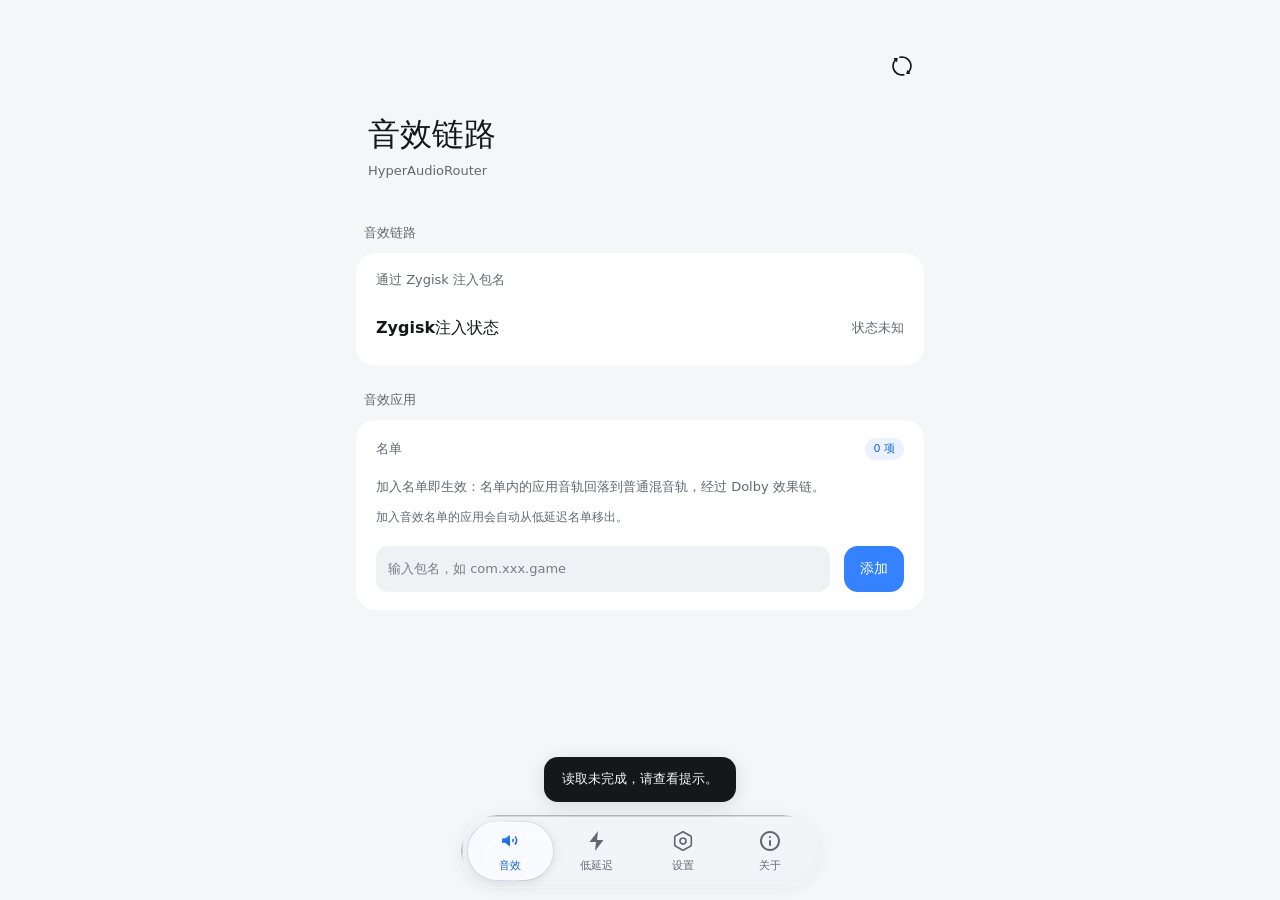
==== commit 8c29e671: "feat(webui): 同步实机手工改版，并修复注入状态误报 实机 index.html 的手工改动已同步回项目： - h1 改为页面名，副标题显示 HyperAudioRouter（ui.js 的" ====
--- a/webui/webroot/index.html
+++ b/webui/webroot/index.html
@@ -41,28 +41,33 @@
       </button>
     </div>
   </div>
-<div class="hd-title"><h1 id="pageTitle">HyperAudioRouter</h1><p class="hd-sub" id="sub">按应用路由</p></div>
+<div class="hd-title"><h1 id="pageTitle">音效链路</h1><p class="hd-sub" id="sub">HyperAudioRouter</p></div>
 </header>
 <main class="main">
 <div class="page" id="page-sound" role="tabpanel" aria-labelledby="nav-sound">
-  <div class="section-title"><h2>音效链路</h2><span class="pill" id="soundCount">0 项</span></div>
-  <section class="card preference-card">
-    <p class="hint">加入名单即生效：名单内的应用音轨回落到普通混音轨，经过 Dolby 效果链；名单外的应用保持系统默认，不会被改动。</p>
-    <div class="row"><span class="copy"><b>注入状态</b></span><span class="value" id="perapp-state">—</span></div>
+  <div class="section-title"><h2>音效链路</h2></div>
+  <section class="card preference-card">
+    <p class="hint">通过 Zygisk 注入包名</p>
+    <div class="row"><span class="copy"><b>Zygisk注入状态</b></span><span class="value" id="perapp-state">读取中…</span></div>
+  </section>
+  
+  <div class="section-title"><h2>音效应用</h2></div>
+  <section class="card preference-card">
+    <div class="section-title"><h2>名单</h2><span class="pill" id="soundCount">0 项</span></div>
+    <p class="hint">加入名单即生效：名单内的应用音轨回落到普通混音轨，经过 Dolby 效果链。</p>
+    <p class="section-note">加入音效名单的应用会自动从低延迟名单移出。</p>
     <div class="row">
       <input class="field" id="perapp-input" type="text" placeholder="输入包名，如 com.xxx.game" />
       <button class="btn primary" id="perapp-add" type="button">添加</button>
     </div>
     <div id="perapp-list"></div>
-    <p class="section-note">移出名单即恢复系统默认。加入音效名单的应用会自动从低延迟名单移出。</p>
-  </section>
-  <p class="section-note">请勿把实时音游加入音效名单：普通混音轨的延迟高于低延迟通路。</p>
+   
+  </section>
 </div>
 
 <div class="page" id="page-lowlat" role="tabpanel" aria-labelledby="nav-lowlat" hidden>
   <div class="section-title"><h2>低延迟链路</h2><span class="section-value" id="llBadge">正在读取</span></div>
   <section class="card preference-card">
-    <p class="hint">加入名单即生效：名单内的应用在放音时，其音频线程会被提升到实时优先级；名单为空时不会改动任何系统线程。</p>
     <div class="options" id="llControls">
       <label class="row" for="f-hal"><span class="copy"><b>底层音频优先级</b><small>底层声音输出（HAL），仅在名单内应用放音时提升</small></span><input type="number" class="number-input" id="f-hal" min="1" max="99" value="20" inputmode="numeric"/></label>
       <label class="row" for="f-audio"><span class="copy"><b>系统音频优先级</b><small>系统混音和声音输出</small></span><input type="number" class="number-input" id="f-audio" min="1" max="99" value="16" inputmode="numeric"/></label>
@@ -72,16 +77,18 @@
       <div class="panel-actions"><button class="btn secondary" id="btn-ll-reset">恢复默认</button><button class="btn primary" id="btn-save">保存并应用</button></div>
     </div>
   </section>
+  <div class="section-title"><h2>低延迟应用</h2></div>
   <p class="hint" id="llStateText">正在读取调度状态…</p>
   <section class="card preference-card">
     <div class="section-title"><h2>名单</h2><span class="pill" id="wl-count">0 项</span></div>
-    <p class="hint">名单内的应用在前台放音时，其音频线程会被提升到实时优先级；名单外的应用不参与调度。</p>
+    <p class="hint">加入名单即生效：名单内的应用在前台放音时，其音频线程会被提升到实时优先级。</p>
+    <p class="section-note">加入低延迟名单的应用会自动从音效名单移出。</p>
     <div class="row">
       <input class="field" id="wl-input" type="text" placeholder="输入包名，如 com.xxx.game" />
       <button class="btn primary" id="wl-add" type="button">添加</button>
     </div>
     <div id="wl-list"></div>
-    <p class="section-note">加入低延迟名单的应用会自动从音效名单移出。名单为空时不会改动任何系统线程。</p>
+    
   </section>
 </div>
 
@@ -148,7 +155,7 @@
  <path d="M145 110C150 103 158 99 169 99" stroke="white" stroke-width="2.5" stroke-linecap="round" stroke-opacity=".8"/>
 </g>
 </svg></span>
-      <span class="copy"><b class="about-app-name">HyperAudioRouter</b><small>按应用路由</small><span class="about-version">版本 2.2.3</span></span>
+      <span class="copy"><b class="about-app-name">HyperAudioRouter</b><small>按应用路由</small><span class="about-version">版本 2.2.4</span></span>
     </div>
   </section>
   <div class="section-title"><h2>项目信息</h2></div>
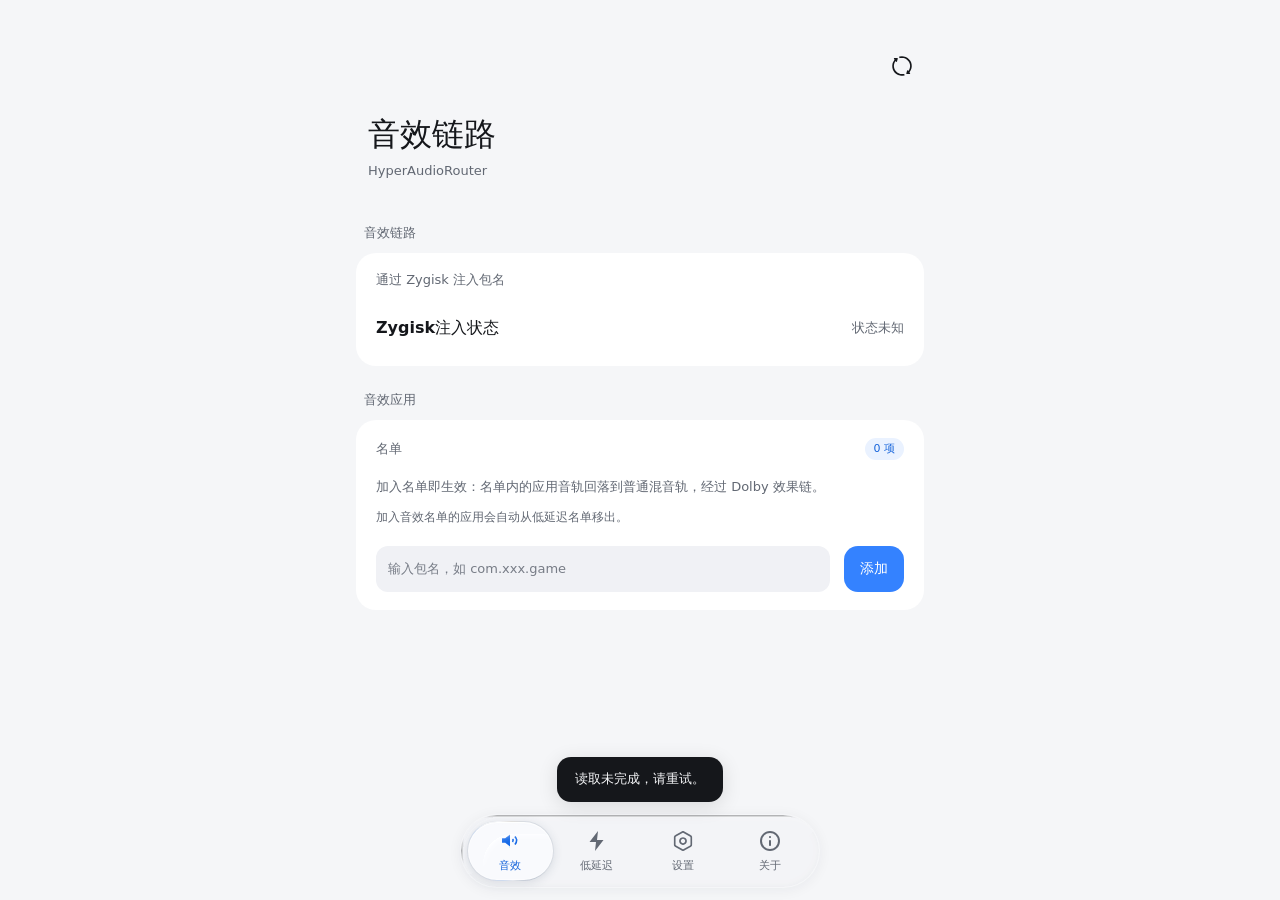
==== commit 7b248918: "refactor: remove diagnostics and Debug page" ====
--- a/webui/webroot/index.html
+++ b/webui/webroot/index.html
@@ -99,11 +99,6 @@
     <div class="card-content sources-content"><h3>已启用的调音模块</h3><div id="tuning-src" class="source-list">正在检测…</div><p class="hint">这里只显示检测到的调音模块，实际音效请以播放效果为准。</p></div>
   </section>
 
-    <div class="section-title"><h2>诊断</h2></div>
-  <section class="card preference-card">
-    <button class="row link-row" id="btn-debug" type="button"><span class="copy"><b>日志诊断</b><small>采集现场并导出诊断包，排查音效与调度问题</small></span><span class="chevron" aria-hidden="true"></span></button>
-  </section>
-
 <div class="section-title"><h2>界面与底栏</h2></div>
   <section class="card preference-card appearance-card" id="appearance-card">
     <div class="row select-row">
@@ -155,7 +150,7 @@
  <path d="M145 110C150 103 158 99 169 99" stroke="white" stroke-width="2.5" stroke-linecap="round" stroke-opacity=".8"/>
 </g>
 </svg></span>
-      <span class="copy"><b class="about-app-name">HyperAudioRouter</b><small>按应用路由</small><span class="about-version">版本 2.2.4</span></span>
+      <span class="copy"><b class="about-app-name">HyperAudioRouter</b><small>按应用路由</small><span class="about-version">版本 1.01</span></span>
     </div>
   </section>
   <div class="section-title"><h2>项目信息</h2></div>
@@ -166,47 +161,13 @@
   <div class="section-title"><h2>许可与来源</h2></div>
   <section class="card preference-card">
     <button class="row link-row" id="btn-licenses"><span class="copy"><b>开源许可</b><small>随模块提供的代码与图标</small></span><span class="trailing"><span class="value">3 项</span><span class="chevron" aria-hidden="true"></span></span></button>
-    <button class="row link-row" id="btn-audio-origin"><span class="copy"><b>音频方案与来源</b><small>原始模块、上游方案及作者致谢</small></span><span class="chevron" aria-hidden="true"></span></button>
+    <button class="row link-row" id="btn-audio-origin"><span class="copy"><b>音频方案与来源</b><small>上游方案及作者致谢</small></span><span class="chevron" aria-hidden="true"></span></button>
     <button class="row link-row" id="btn-third-party"><span class="copy"><b>第三方声明</b><small>维护与版权说明</small></span><span class="chevron" aria-hidden="true"></span></button>
   </section>
   <p class="section-note about-footer">独立维护，与小米、Google 及所列项目无官方关联。</p>
   <p class="section-note about-footer" id="webui-build">WebUI · Glass 26101606</p>
 </div>
 
-<div class="page" id="page-debug" role="tabpanel" aria-labelledby="nav-debug" hidden>
-  <div class="section-title"><h2>日志诊断</h2><span class="section-value">本地处理</span></div>
-  <section class="card preference-card">
-    <label class="row switch-row"><span class="copy"><b>启用 Debug</b><small>展开日志采集与解读</small></span><span class="switch"><input type="checkbox" id="debug-enable" class="sw"/><span class="switch-track" aria-hidden="true"></span></span></label>
-  </section>
-  <p class="section-note" id="debugHint">点击采集后才会运行，不录音、不自动上传。收起 Debug 后仍会完成采集。</p>
-  <div id="debugPanel" hidden>
-    <div class="section-title"><h2>游戏现场</h2></div>
-    <section class="card card-content">
-      <label class="field-label" for="diagTarget">游戏包名</label><input class="target-input" id="diagTarget" type="text" value="com.ironoakgames.ftk1.mtap" autocomplete="off" spellcheck="false"/>
-      <p class="hint">先选好模式并重开游戏。点击采集后返回游戏，保持出声场景约 45 秒。</p>
-      <div class="job-status"><span class="spin-xs" id="jobSpin" hidden></span><span id="jobState">未开始采集</span></div>
-      <button class="btn primary full" id="btn-delay">采集游戏日志</button>
-      <div class="panel-actions"><button class="btn secondary" id="btn-now">系统快照</button><button class="btn secondary" id="btn-job-refresh">刷新状态</button></div>
-      <details class="inline-details capture-details"><summary>采集信息<span class="chevron" aria-hidden="true"></span></summary><div class="detail-content"><div class="kv"><span>采集后台</span><b id="daemonState">正在检查</b></div><div class="kv"><span>采集质量</span><b id="captureQuality">—</b></div><div class="kv"><span>上次样本</span><b id="reportMode">—</b></div><code class="report-path" id="reportPath">报告保存在 Download 文件夹</code></div></details>
-    </section>
-    <div class="section-title"><h2>日志解读</h2></div>
-    <section class="card card-content">
-      <label class="field-label" for="debug-report-trigger">选择诊断包</label><select id="debug-report" data-select-label="选择诊断包" data-select-style="full" hidden aria-hidden="true" tabindex="-1"><option value="">暂无诊断包</option></select>
-      <div class="panel-actions"><button class="btn secondary" id="btn-reports">刷新列表</button><button class="btn primary" id="btn-analyze">解读日志</button></div>
-      <p class="hint">采集结束后可在这里查看结果，并结合实际声音排查问题。</p>
-      <div class="summary-box"><pre id="debugSummary" role="status">采集完成后显示诊断结果。</pre></div>
-    </section>
-    <div class="section-title"><h2>技术信息</h2></div>
-    <section class="card preference-card">
-      <details class="tech inline-details"><summary>音频技术状态<span class="chevron" aria-hidden="true"></span></summary><div class="card-content"><div class="kv"><span>音效配置覆盖</span><b id="overlayState">正在读取</b></div></div><pre id="statusText">—</pre></details>
-
-      <details class="tech inline-details"><summary>低延迟后台记录<span class="chevron" aria-hidden="true"></span></summary><pre id="llDetails">暂无记录</pre></details>
-      <details class="tech inline-details"><summary>界面与状态栏<span class="chevron" aria-hidden="true"></span></summary><div class="detail-content"><p class="hint" id="systemBarHint">正在适配状态栏…</p><pre id="hostDetails">正在检测容器接口…</pre></div></details>
-      <details class="tech inline-details"><summary>操作记录<span class="chevron" aria-hidden="true"></span></summary><pre id="operationResult">等待操作</pre></details>
-      <div class="card-content"><button class="btn secondary full" id="btn-backends">启动／重连后台</button></div>
-    </section>
-  </div>
-</div>
 </main>
 <footer class="ft">
 <nav class="bottom-nav" role="tablist" aria-label="页面导航">
--- a/webui/webroot/assets/26101606/style.css
+++ b/webui/webroot/assets/26101606/style.css
@@ -189,7 +189,7 @@
 .nav-icon .icon {width:24px;height:24px;stroke-width:1.7}
 .nav-item.active {color:var(--accent-fg)}
 .nav-item circle {fill:none}
-.toast {position:fixed;left:50%;transform:translateX(-50%);z-index:30;width:max-content;max-width:min(400px,calc(100vw - 40px));background:var(--fg);color:var(--bg);font-size:13px;line-height:1.6;border-radius:14px;padding:12px 18px;box-shadow:0 4px 20px rgba(0,0,0,.12);overflow-wrap:anywhere}
+.toast {pointer-events:none;position:fixed;left:50%;transform:translateX(-50%);z-index:30;width:max-content;max-width:min(400px,calc(100vw - 40px));background:var(--fg);color:var(--bg);font-size:13px;line-height:1.6;border-radius:14px;padding:12px 18px;box-shadow:0 4px 20px rgba(0,0,0,.12);overflow-wrap:anywhere}
 .spin-xs {display:inline-block;flex:none;width:12px;height:12px;border-radius:50%;border:2px solid currentColor;border-top-color:transparent;animation:spin .8s linear infinite}
 @keyframes spin {to {transform:rotate(360deg)}}
 @media (max-width:360px) {.hd-title{padding-left:24px;padding-right:24px}.toolbar-inner{padding-left:54px;padding-right:54px}.toolbar-inner>.icon-button{right:10px}.compact-title{font-size:17px}.main{padding-left:12px;padding-right:12px}.mode-tab{padding-left:12px;padding-right:12px}.row{padding-left:16px;padding-right:16px;gap:10px}.copy>b{font-size:15px}.copy>small{font-size:11.5px}.panel-actions{padding-left:16px;padding-right:16px}.section-note{font-size:11.5px}}
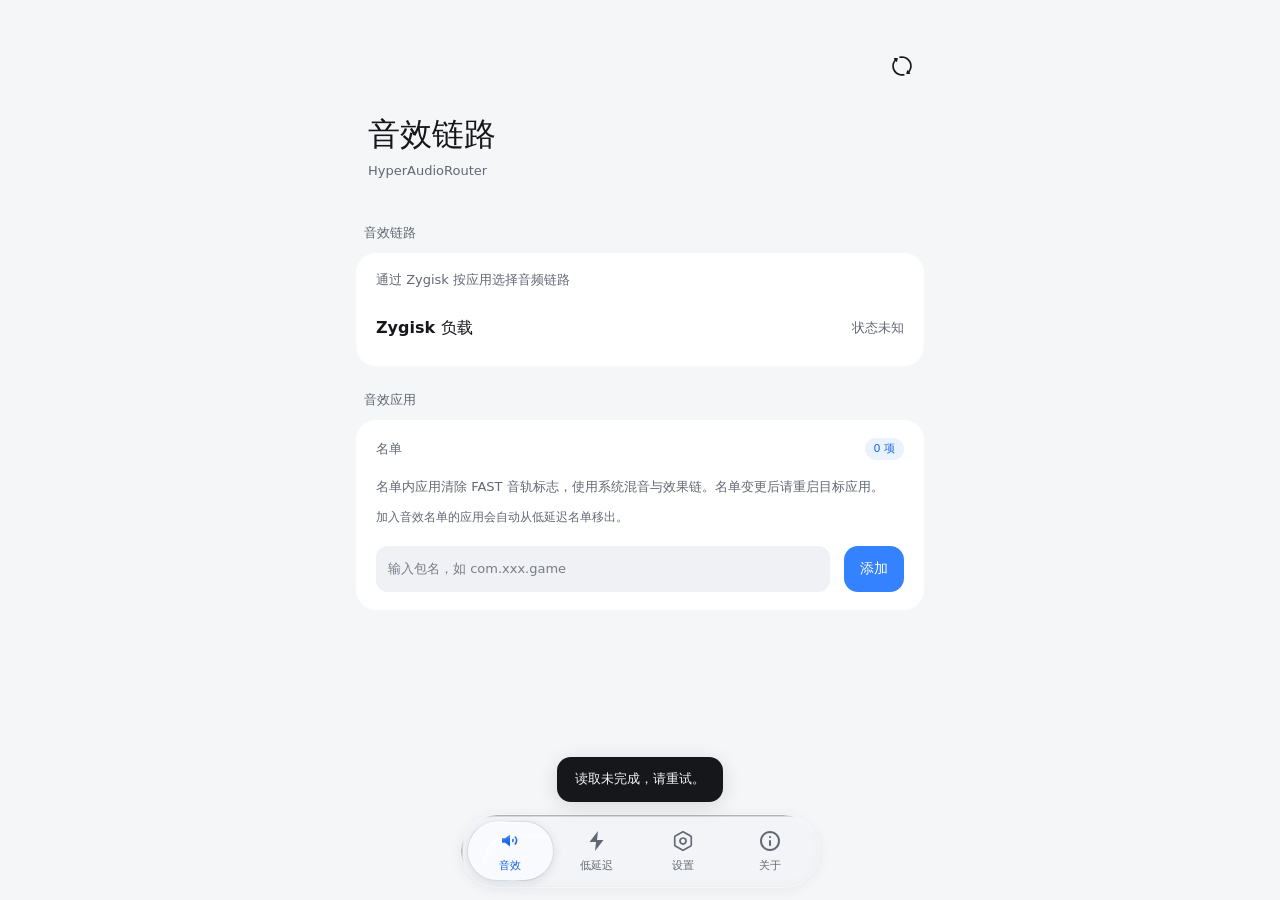
==== commit a614fdff: "release: harden scheduling, config snapshots, native hooks and WebUI" ====
--- a/webui/webroot/index.html
+++ b/webui/webroot/index.html
@@ -47,14 +47,14 @@
 <div class="page" id="page-sound" role="tabpanel" aria-labelledby="nav-sound">
   <div class="section-title"><h2>音效链路</h2></div>
   <section class="card preference-card">
-    <p class="hint">通过 Zygisk 注入包名</p>
-    <div class="row"><span class="copy"><b>Zygisk注入状态</b></span><span class="value" id="perapp-state">读取中…</span></div>
+    <p class="hint">通过 Zygisk 按应用选择音频链路</p>
+    <div class="row"><span class="copy"><b>Zygisk 负载</b></span><span class="value" id="perapp-state">读取中…</span></div>
   </section>
   
   <div class="section-title"><h2>音效应用</h2></div>
   <section class="card preference-card">
     <div class="section-title"><h2>名单</h2><span class="pill" id="soundCount">0 项</span></div>
-    <p class="hint">加入名单即生效：名单内的应用音轨回落到普通混音轨，经过 Dolby 效果链。</p>
+    <p class="hint">名单内应用清除 FAST 音轨标志，使用系统混音与效果链。名单变更后请重启目标应用。</p>
     <p class="section-note">加入音效名单的应用会自动从低延迟名单移出。</p>
     <div class="row">
       <input class="field" id="perapp-input" type="text" placeholder="输入包名，如 com.xxx.game" />
@@ -81,7 +81,7 @@
   <p class="hint" id="llStateText">正在读取调度状态…</p>
   <section class="card preference-card">
     <div class="section-title"><h2>名单</h2><span class="pill" id="wl-count">0 项</span></div>
-    <p class="hint">加入名单即生效：名单内的应用在前台放音时，其音频线程会被提升到实时优先级。</p>
+    <p class="hint">名单内应用放音时提升匹配线程的优先级；AAudio MMAP 放行在重启目标应用后生效。</p>
     <p class="section-note">加入低延迟名单的应用会自动从音效名单移出。</p>
     <div class="row">
       <input class="field" id="wl-input" type="text" placeholder="输入包名，如 com.xxx.game" />
@@ -150,7 +150,7 @@
  <path d="M145 110C150 103 158 99 169 99" stroke="white" stroke-width="2.5" stroke-linecap="round" stroke-opacity=".8"/>
 </g>
 </svg></span>
-      <span class="copy"><b class="about-app-name">HyperAudioRouter</b><small>按应用路由</small><span class="about-version">版本 1.01</span></span>
+      <span class="copy"><b class="about-app-name">HyperAudioRouter</b><small>按应用路由</small><span class="about-version">版本 1.02</span></span>
     </div>
   </section>
   <div class="section-title"><h2>项目信息</h2></div>
@@ -187,6 +187,7 @@
 </dialog>
 
 <div class="toast" id="toast" role="status" aria-live="polite" hidden></div>
+<script src="./command.js"></script>
 <script src="./assets/26101606/host-ui.js"></script><script src="./assets/26101606/system-fonts.js"></script><script src="./assets/26101606/select-menu.js"></script><script src="./assets/26101606/ui.js"></script><script src="./assets/26101606/nav-frame.js"></script><script src="./assets/26101606/nav-gestures.js"></script><script src="./assets/26101606/liquid-glass.js"></script><script src="./assets/26101606/liquid-ui.js"></script><script src="./assets/26101606/appearance.js"></script><script src="./assets/26101606/credits-data.js"></script><script src="./assets/26101606/about.js"></script><script src="./assets/26101606/app.js"></script>
 
 <script src="./router-ui.js"></script>
